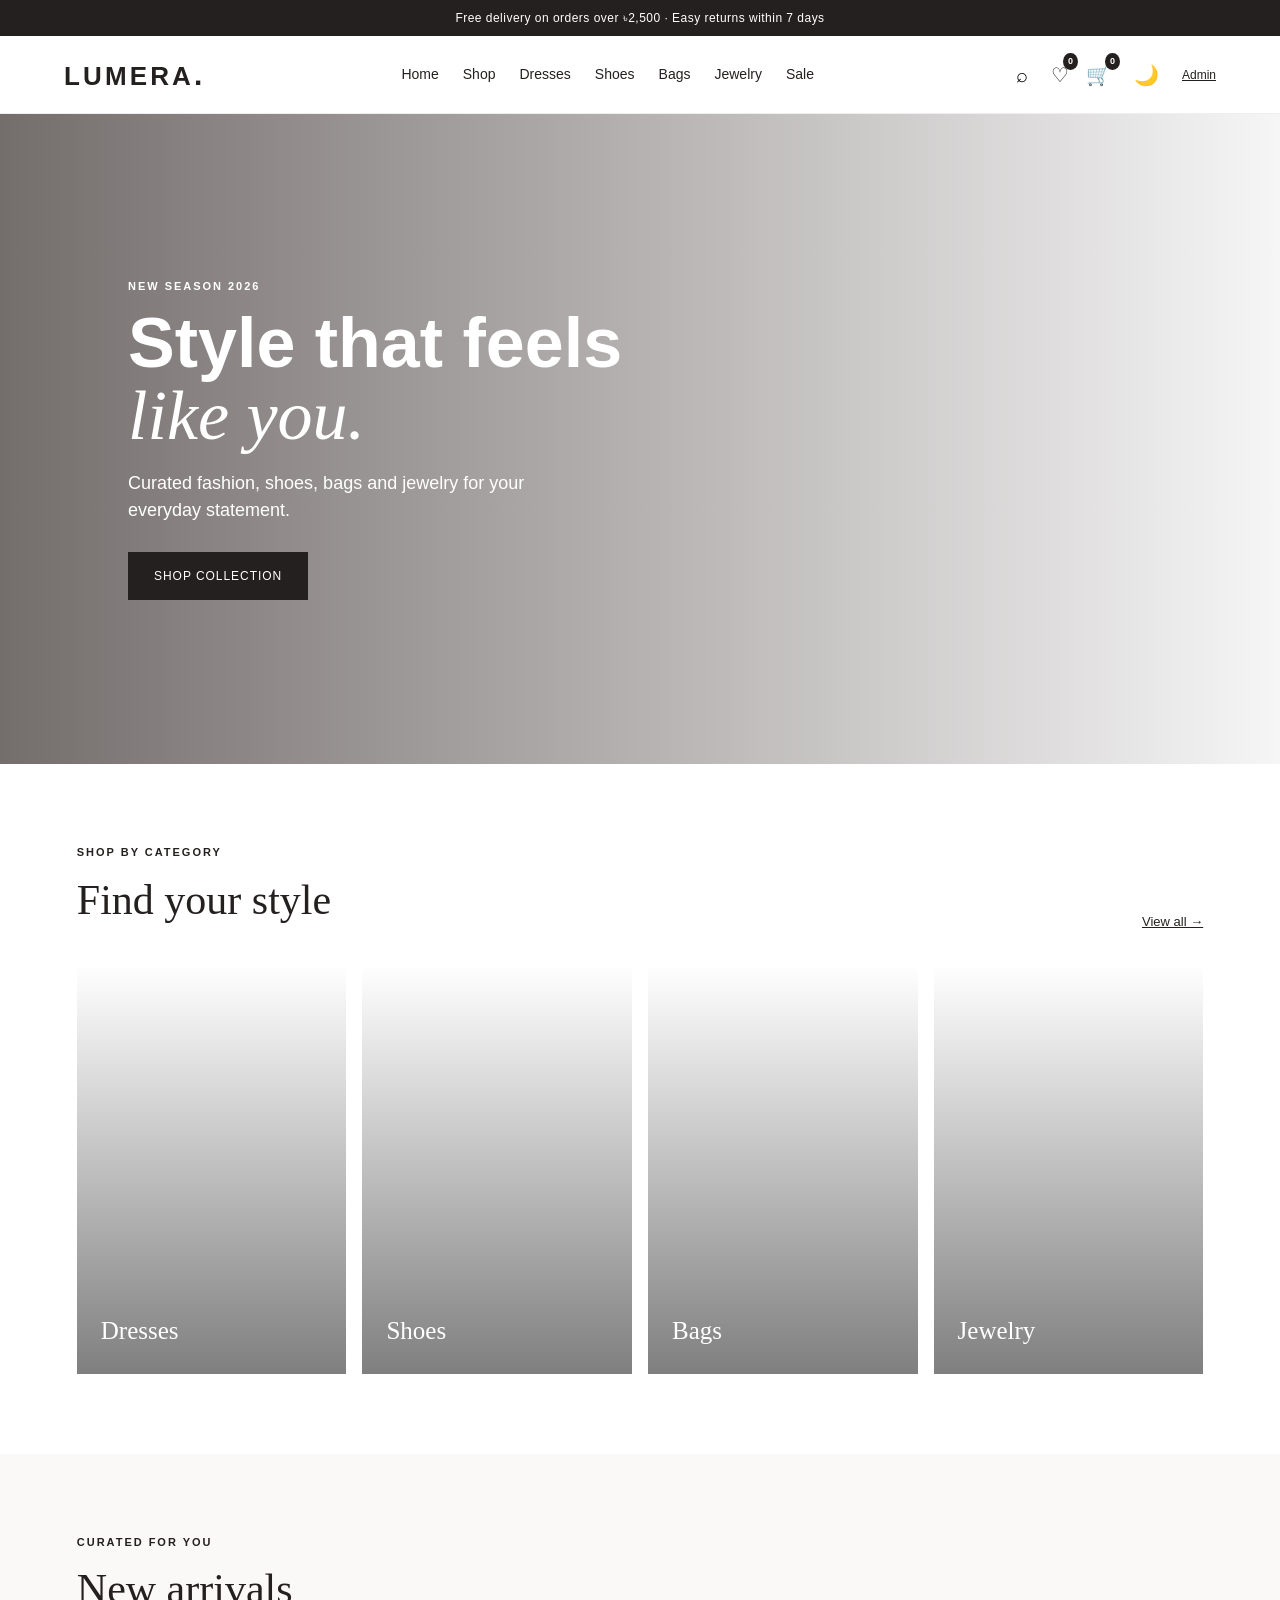
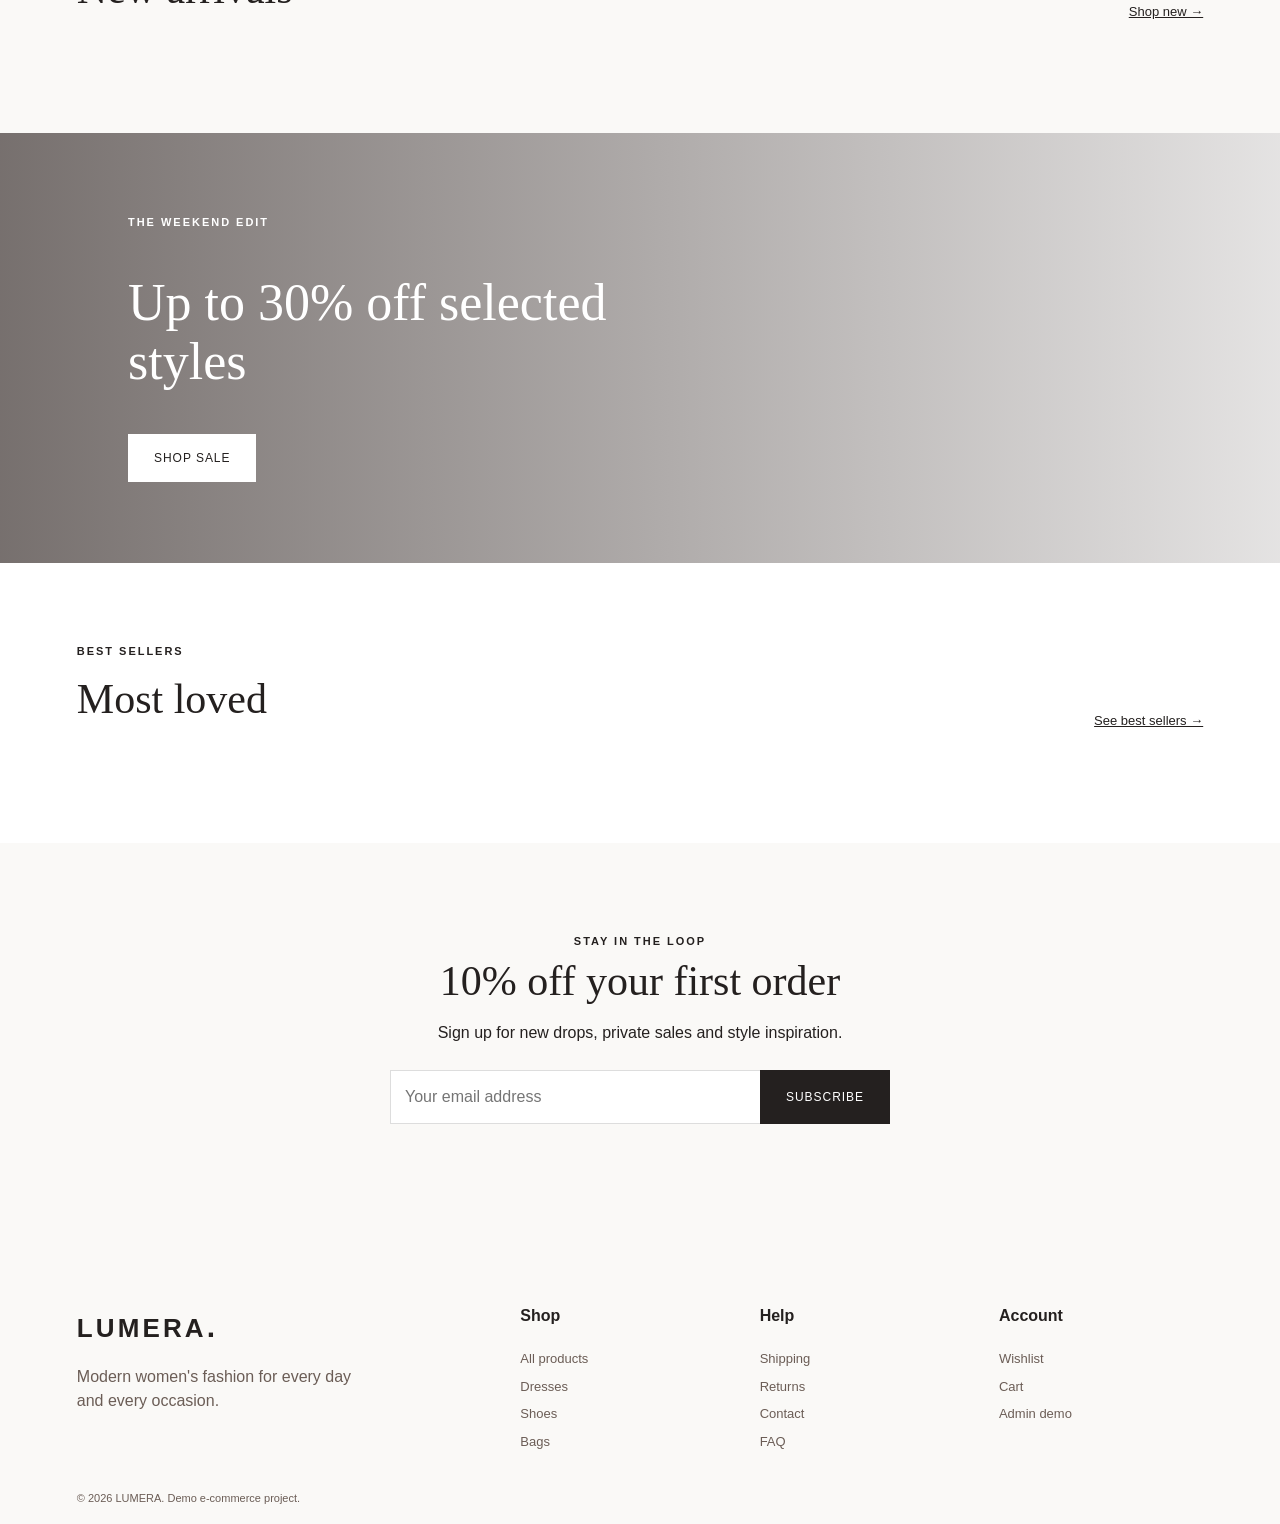
==== index.html @ 4e8ff8ae "Add 20 new products and dark/light mode toggle - Added 20 new products across all categories (Dresse" ====
<!DOCTYPE html>
<html lang="en">
<head>
  <meta charset="UTF-8">
  <meta name="viewport" content="width=device-width, initial-scale=1.0">
  <title>LUMERA — Women's Fashion Store</title>
  <link rel="stylesheet" href="css/style.css">
  <link rel="stylesheet" href="css/responsive.css">
</head>
<body>
  <div class="announcement">Free delivery on orders over ৳2,500 · Easy returns within 7 days</div>
  <header class="site-header">
    <a class="logo" href="index.html">LUMERA<span>.</span></a>
    <button class="mobile-menu" id="mobileMenu">☰</button>
    <nav id="mainNav">
      <a href="index.html">Home</a>
      <a href="shop.html">Shop</a>
      <a href="shop.html?category=Dresses">Dresses</a>
      <a href="shop.html?category=Shoes">Shoes</a>
      <a href="shop.html?category=Bags">Bags</a>
      <a href="shop.html?category=Jewelry">Jewelry</a>
      <a href="shop.html?category=Sale">Sale</a>
    </nav>
    <div class="header-actions">
      <button id="searchBtn" aria-label="Search">⌕</button>
      <a href="wishlist.html" aria-label="Wishlist">♡<b id="wishlistCount">0</b></a>
      <a href="cart.html" aria-label="Cart">🛒<b id="cartCount">0</b></a>
      <button id="themeToggle" aria-label="Toggle theme" title="Toggle dark/light mode">🌙</button>
      <a href="admin/index.html" class="admin-link">Admin</a>
    </div>
  </header>

  <section class="hero">
    <div class="hero-copy">
      <p class="eyebrow">NEW SEASON 2026</p>
      <h1>Style that feels<br><em>like you.</em></h1>
      <p>Curated fashion, shoes, bags and jewelry for your everyday statement.</p>
      <a class="btn" href="shop.html">Shop collection</a>
    </div>
  </section>

  <section class="section">
    <div class="section-head"><div><p class="eyebrow">SHOP BY CATEGORY</p><h2>Find your style</h2></div><a href="shop.html">View all →</a></div>
    <div class="category-grid">
      <a class="category-card cat-dresses" href="shop.html?category=Dresses"><span>Dresses</span></a>
      <a class="category-card cat-shoes" href="shop.html?category=Shoes"><span>Shoes</span></a>
      <a class="category-card cat-bags" href="shop.html?category=Bags"><span>Bags</span></a>
      <a class="category-card cat-jewelry" href="shop.html?category=Jewelry"><span>Jewelry</span></a>
    </div>
  </section>

  <section class="section muted">
    <div class="section-head"><div><p class="eyebrow">CURATED FOR YOU</p><h2>New arrivals</h2></div><a href="shop.html?sort=newest">Shop new →</a></div>
    <div class="product-grid" id="newProducts"></div>
  </section>

  <section class="promo">
    <div><p class="eyebrow">THE WEEKEND EDIT</p><h2>Up to 30% off selected styles</h2><a class="btn light" href="shop.html?category=Sale">Shop sale</a></div>
  </section>

  <section class="section">
    <div class="section-head"><div><p class="eyebrow">BEST SELLERS</p><h2>Most loved</h2></div><a href="shop.html?sort=popular">See best sellers →</a></div>
    <div class="product-grid" id="bestProducts"></div>
  </section>

  <section class="newsletter">
    <p class="eyebrow">STAY IN THE LOOP</p>
    <h2>10% off your first order</h2>
    <p>Sign up for new drops, private sales and style inspiration.</p>
    <form id="newsletterForm"><input type="email" placeholder="Your email address" required><button class="btn">Subscribe</button></form>
    <small id="newsletterMsg"></small>
  </section>

  <footer class="footer">
    <div><a class="logo" href="index.html">LUMERA<span>.</span></a><p>Modern women's fashion for every day and every occasion.</p></div>
    <div><h4>Shop</h4><a href="shop.html">All products</a><a href="shop.html?category=Dresses">Dresses</a><a href="shop.html?category=Shoes">Shoes</a><a href="shop.html?category=Bags">Bags</a></div>
    <div><h4>Help</h4><a href="#">Shipping</a><a href="#">Returns</a><a href="contact.html">Contact</a><a href="#">FAQ</a></div>
    <div><h4>Account</h4><a href="wishlist.html">Wishlist</a><a href="cart.html">Cart</a><a href="admin/index.html">Admin demo</a></div>
    <div class="copyright">© 2026 LUMERA. Demo e-commerce project.</div>
  </footer>
  <div class="search-overlay" id="searchOverlay"><div class="search-box"><button id="closeSearch">×</button><input id="globalSearch" placeholder="Search products..."><div id="searchResults"></div></div></div>
  <script src="js/app.js"></script>
</body>
</html>
---- css/style.css ----
:root{--bg:#fff;--bg-alt:#faf9f7;--text:#24201f;--text-muted:#6b5d56;--border:#eee;--card-bg:#fff;--header-bg:#fff;--hero-overlay:rgba(30,20,18,.62);--hero-overlay-end:rgba(30,20,18,.04);--btn-bg:#24201f;--btn-text:#fff;--btn-border:#24201f;--btn-light-bg:#fff;--btn-light-text:#24201f;--btn-light-border:#fff;--muted-bg:#faf9f7;--input-bg:#fff;--input-border:#ddd;--modal-bg:#fff;--shadow:#0001;--badge-bg:#24201f;--badge-text:#fff;--sale-badge:#c0392b;--new-badge:#24201f;--bestseller-badge:#d4a843;--rating:#f5a623;--announcement-bg:#24201f;--announcement-text:#fff;--search-overlay-bg:#fff;--search-result-hover:#f5f5f5;--footer-bg:#faf9f7;--footer-text:#24201f;--admin-header-bg:#fff;--admin-card-bg:#fff;--admin-border:#eee;--table-row-hover:#faf9f7;--toast-bg:#24201f;--toast-text:#fff;--empty-bg:#faf9f7;}
[data-theme="dark"]{--bg:#1a1614;--bg-alt:#241f1c;--text:#f5f0eb;--text-muted:#b8a9a0;--border:#3d3530;--card-bg:#241f1c;--header-bg:#1a1614;--hero-overlay:rgba(0,0,0,.7);--hero-overlay-end:rgba(0,0,0,.3);--btn-bg:#f5f0eb;--btn-text:#1a1614;--btn-border:#f5f0eb;--btn-light-bg:#3d3530;--btn-light-text:#f5f0eb;--btn-light-border:#3d3530;--muted-bg:#241f1c;--input-bg:#241f1c;--input-border:#3d3530;--modal-bg:#241f1c;--shadow:#0003;--badge-bg:#f5f0eb;--badge-text:#1a1614;--sale-badge:#e74c3c;--new-badge:#f5f0eb;--bestseller-badge:#f4d03f;--rating:#f5a623;--announcement-bg:#1a1614;--announcement-text:#f5f0eb;--search-overlay-bg:#241f1c;--search-result-hover:#3d3530;--footer-bg:#1a1614;--footer-text:#f5f0eb;--admin-header-bg:#1a1614;--admin-card-bg:#241f1c;--admin-border:#3d3530;--table-row-hover:#241f1c;--toast-bg:#f5f0eb;--toast-text:#1a1614;--empty-bg:#241f1c;}
*{box-sizing:border-box}body{margin:0;font-family:Arial,Helvetica,sans-serif;color:var(--text);background:var(--bg);line-height:1.5}a{text-decoration:none;color:inherit}button,input,select,textarea{font:inherit}button{cursor:pointer}.announcement{background:var(--announcement-bg);color:var(--announcement-text);text-align:center;padding:9px;font-size:12px;letter-spacing:.04em}.site-header{height:78px;display:flex;align-items:center;gap:34px;padding:0 5%;border-bottom:1px solid var(--border);background:var(--header-bg);position:sticky;top:0;z-index:20}.logo{font-size:26px;font-weight:700;letter-spacing:.12em}.logo span{font-size:30px}.site-header nav{display:flex;gap:24px;flex:1;justify-content:center;font-size:14px}.site-header nav a:hover,.site-header nav .active{text-decoration:underline;text-underline-offset:7px}.header-actions{display:flex;align-items:center;gap:17px}.header-actions button,.header-actions a{border:0;background:none;font-size:20px;position:relative}.header-actions b{font-size:9px;position:absolute;background:var(--badge-bg);color:var(--badge-text);border-radius:50%;padding:2px 5px;top:-7px;right:-9px}.admin-link{font-size:12px!important;text-decoration:underline}.mobile-menu{display:none;background:none;border:0;font-size:24px}.hero{min-height:650px;background:linear-gradient(90deg,var(--hero-overlay),var(--hero-overlay-end)),url("https://images.unsplash.com/photo-1483985988355-763728e1935b?auto=format&fit=crop&w=1800&q=85") center/cover;display:flex;align-items:center;color:#fff}.hero-copy{margin-left:10%;max-width:560px}.hero h1{font-size:70px;line-height:1.03;margin:12px 0}.hero h1 em{font-family:Georgia,serif;font-weight:400}.hero p:not(.eyebrow){font-size:18px;max-width:450px;margin-bottom:28px}.eyebrow{font-size:11px;letter-spacing:.18em;font-weight:700;margin:0 0 8px}.btn{display:inline-block;background:var(--btn-bg);color:var(--btn-text);border:1px solid var(--btn-border);padding:14px 25px;text-transform:uppercase;letter-spacing:.08em;font-size:12px}.btn:hover{opacity:.86}.btn.light{background:var(--btn-light-bg);color:var(--btn-light-text);border-color:var(--btn-light-border)}.section{padding:80px 6%}.section.muted{background:var(--muted-bg)}.section-head{display:flex;justify-content:space-between;align-items:end;margin-bottom:32px}.section-head h2,.page-title h1{font-family:Georgia,serif;font-size:42px;font-weight:400;margin:0}.section-head>a{font-size:13px;text-decoration:underline}.category-grid{display:grid;grid-template-columns:repeat(4,1fr);gap:16px}.category-card{height:410px;background-size:cover;background-position:center;display:flex;align-items:end;padding:24px;color:#fff;font-size:25px;font-family:Georgia,serif;position:relative;overflow:hidden}.category-card:after{content:"";position:absolute;inset:0;background:linear-gradient(transparent,rgba(0,0,0,.5))}.category-card span{z-index:1}.cat-dresses{background-image:url("https://images.unsplash.com/photo-1595777457583-95e059d581b8?auto=format&fit=crop&w=800&q=80")}.cat-shoes{background-image:url("https://images.unsplash.com/photo-1543163521-1bf539c55dd2?auto=format&fit=crop&w=800&q=80")}.cat-bags{background-image:url("https://images.unsplash.com/photo-1553062407-98eeb64c6a62?auto=format&fit=crop&w=800&q=80")}.cat-jewelry{background-image:url("https://images.unsplash.com/photo-1535632066927-ab7c9ab60908?auto=format&fit=crop&w=800&q=80")}.product-grid{display:grid;grid-template-columns:repeat(4,1fr);gap:24px}.product-image{display:block;aspect-ratio:3/4;background:var(--border);position:relative;overflow:hidden}.product-image img{width:100%;height:100%;object-fit:cover;transition:.35s}.product-card:hover .product-image img{transform:scale(1.04)}.badge{position:absolute;left:12px;top:12px;background:var(--badge-bg);padding:6px 9px;font-size:10px;text-transform:uppercase;color:var(--badge-text)}.wish{position:absolute;right:12px;top:12px;border:0;background:var(--card-bg);width:34px;height:34px;border-radius:50%;font-size:18px;border:1px solid var(--border)}.wish.selected{background:var(--badge-bg);color:var(--badge-text)}.product-info{padding:12px 2px}.category{font-size:10px;text-transform:uppercase;letter-spacing:.12em;color:var(--text-muted);margin:0 0 4px}.product-info h3{font-size:15px;font-weight:500;margin:0 0 6px}.rating{font-size:12px;margin:6px 0}.rating span{color:var(--text-muted)}.price{font-weight:600}.price del,.big-price del{color:var(--text-muted);font-weight:400;margin-left:7px}.quick-add{width:100%;border:1px solid var(--border);background:var(--input-bg);padding:10px;margin-top:12px;text-transform:uppercase;font-size:10px;letter-spacing:.1em}.quick-add:hover{background:var(--btn-bg);color:var(--btn-text)}.promo{min-height:430px;background:linear-gradient(90deg,rgba(35,24,21,.62),rgba(35,24,21,.12)),url("https://images.unsplash.com/photo-1525507119028-ed4c629a60a3?auto=format&fit=crop&w=1800&q=85") center/cover;display:flex;align-items:center;padding-left:10%;color:#fff}.promo h2{font:400 52px Georgia,serif;max-width:550px}.newsletter{text-align:center;padding:90px 20px;background:var(--bg-alt)}.newsletter h2{font:42px Georgia,serif;font-weight:400;margin:8px}.newsletter form{max-width:500px;margin:25px auto;display:flex}.newsletter input{flex:1;padding:14px;border:1px solid var(--input-border);border-right:0;background:var(--input-bg);color:var(--text)}.footer{background:var(--footer-bg);color:var(--footer-text);padding:65px 6%;display:grid;grid-template-columns:2fr 1fr 1fr 1fr;gap:35px;position:relative}.footer p{color:var(--text-muted);max-width:300px}.footer h4{margin-top:0}.footer>div>a:not(.logo){display:block;color:var(--text-muted);margin:8px 0;font-size:13px}.copyright{position:absolute;bottom:18px;left:6%;font-size:11px;color:var(--text-muted)}.page-title{text-align:center;padding:70px 20px 50px}.page-title p:last-child{max-width:620px;margin:15px auto;color:var(--text-muted)}.shop-page{padding-bottom:60px}.shop-toolbar{margin:0 6% 30px;padding:15px 0;border-top:1px solid var(--border);border-bottom:1px solid var(--border);display:flex;justify-content:space-between;align-items:center}.shop-toolbar button{border:0;background:none}.shop-layout{display:grid;grid-template-columns:220px 1fr;gap:35px;padding:0 6%}.filters h3{font-size:13px;text-transform:uppercase;letter-spacing:.1em;margin-top:0}.filters label{display:block;margin:12px 0;font-size:13px}.filters hr{border:0;border-top:1px solid var(--border);margin:25px 0}.product-page{display:grid;grid-template-columns:1.05fr .95fr;gap:70px;padding:65px 8%;max-width:1400px;margin:auto}.product-gallery img{width:100%;max-height:700px;object-fit:cover}.product-detail{padding:30px 0}.product-detail h1{font:400 48px Georgia,serif;margin:10px 0}.big-price{font-size:24px;margin:20px 0}.description{color:var(--text-muted);max-width:500px}.variant{margin:25px 0}.variant strong{display:block;margin-bottom:10px}.variant-btn{background:var(--input-bg);border:1px solid var(--input-border);padding:9px 18px;margin-right:6px}.variant-btn.active{border-color:var(--btn-border)}.quantity{display:inline-flex;border:1px solid var(--input-border);align-items:center}.quantity button{border:0;background:var(--input-bg);padding:9px 14px}.quantity span{min-width:35px;text-align:center}.wide{width:100%;text-align:center;margin-top:10px}.outline{background:var(--btn-light-bg);border:1px solid var(--btn-light-border);padding:13px 20px}.details{margin-top:25px;border-top:1px solid var(--border);padding-top:15px;color:var(--text-muted);font-size:13px}.cart-page{padding:60px 7%}.cart-layout{display:grid;grid-template-columns:1.5fr .7fr;gap:50px}.cart-item{display:grid;grid-template-columns:130px 1fr auto;gap:22px;border-bottom:1px solid var(--border);padding:20px 0}.cart-item img{width:130px;height:165px;object-fit:cover}.cart-item h3{font-weight:500}.remove{border:0;background:none;text-decoration:underline;height:max-content}.summary{border:1px solid var(--border);padding:25px;height:max-content}.summary p,.summary h3{display:flex;justify-content:space-between}.empty{text-align:center;padding:80px 20px;background:var(--empty-bg)}.checkout{max-width:1100px;margin:50px auto;display:grid;grid-template-columns:1.3fr .7fr;gap:40px;padding:0 20px}.checkout-card{border:1px solid var(--border);padding:25px;margin-bottom:20px;background:var(--card-bg)}.checkout-card h2{font:400 28px Georgia,serif}.checkout input,.checkout-card select,.contact-form input,.contact-form textarea{width:100%;padding:14px;border:1px solid var(--input-border);margin:6px 0;background:var(--input-bg);color:var(--text)}.two{display:grid;grid-template-columns:1fr 1fr;gap:10px}.payment{display:block;padding:14px;border:1px solid var(--border);margin:8px 0;background:var(--card-bg)}.checkout-secure{margin-left:auto;font-size:12px}.narrow{max-width:700px;margin:auto}.contact-form{display:grid;gap:8px}.search-overlay{position:fixed;inset:0;background:rgba(0,0,0,.55);z-index:50;display:none;padding:80px 10%}.search-overlay.open{display:block}.search-box{background:var(--search-overlay-bg);padding:30px;max-width:800px;margin:auto;position:relative}.search-box>button{position:absolute;right:15px;top:10px;border:0;background:none;font-size:28px}.search-box input{width:100%;padding:15px;border:0;border-bottom:1px solid var(--input-border);font-size:20px;background:transparent;color:var(--text)}.search-box a{display:flex;justify-content:space-between;padding:15px;border-bottom:1px solid var(--border)}.search-box a:hover{background:var(--search-result-hover)}.modal{position:fixed;inset:0;background:rgba(0,0,0,.5);display:none;align-items:center;justify-content:center;z-index:60}.modal.open{display:flex}.modal-box{background:var(--modal-bg);padding:30px;max-width:520px;width:90%;position:relative;border:1px solid var(--border)}.modal-box input,.modal-box select{width:100%;padding:12px;margin:6px 0;border:1px solid var(--input-border);background:var(--input-bg);color:var(--text)}.modal-close{position:absolute;right:12px;top:8px;border:0;background:none;font-size:26px}.admin-body{background:var(--bg-alt)}.admin-header{height:70px;background:var(--admin-header-bg);padding:0 6%;display:flex;align-items:center;justify-content:space-between;border-bottom:1px solid var(--admin-border)}.admin-wrap{padding:50px 6%}.admin-title{display:flex;justify-content:space-between;align-items:center}.stats{display:grid;grid-template-columns:repeat(4,1fr);gap:16px;margin:30px 0}.stats>div{background:var(--admin-card-bg);padding:25px;border:1px solid var(--admin-border)}.stats span,.stats strong{display:block}.stats span{font-size:12px;color:var(--text-muted)}.stats strong{font-size:32px;margin-top:8px}.admin-grid{display:grid;grid-template-columns:1.4fr 1fr;gap:20px}.admin-card{background:var(--admin-card-bg);padding:25px;border:1px solid var(--admin-border)}.admin-row,.order-row{display:grid;grid-template-columns:55px 1fr auto auto;gap:12px;align-items:center;padding:12px 0;border-bottom:1px solid var(--admin-border)}.admin-row img{width:50px;height:60px;object-fit:cover}.admin-row small{display:block;color:var(--text-muted);margin-top:3px}.admin-row button{border:0;background:none;text-decoration:underline;font-size:12px}.order-row{grid-template-columns:1fr 1fr 1fr auto;font-size:12px}.order-row em{font-style:normal;background:var(--border);padding:4px 7px}.toast{position:fixed;right:25px;bottom:25px;background:var(--toast-bg);color:var(--toast-text);padding:13px 18px;transform:translateY(100px);transition:.25s;z-index:100;font-size:13px}.toast.show{transform:none}
---- css/responsive.css ----
@media(max-width:900px){.site-header{gap:15px}.site-header nav{display:none;position:absolute;top:78px;left:0;right:0;background:var(--header-bg);padding:20px;flex-direction:column;box-shadow:0 8px 20px var(--shadow)}.site-header nav.open{display:flex}.mobile-menu{display:block}.admin-link{display:none}.hero{min-height:560px}.hero h1{font-size:52px}.category-grid,.product-grid{grid-template-columns:repeat(2,1fr)}.footer{grid-template-columns:1fr 1fr;padding-bottom:90px}.product-page,.checkout,.cart-layout,.admin-grid{grid-template-columns:1fr}.shop-layout{grid-template-columns:1fr}.filters{display:none}.filters.open{display:block}.stats{grid-template-columns:repeat(2,1fr)}}@media(max-width:560px){.site-header{height:65px;padding:0 18px}.site-header nav{top:65px}.header-actions{gap:10px}.logo{font-size:20px}.hero{min-height:500px}.hero-copy{margin:0 25px}.hero h1{font-size:43px}.section{padding:55px 18px}.section-head h2,.page-title h1{font-size:34px}.category-grid,.product-grid{grid-template-columns:1fr 1fr;gap:12px}.category-card{height:260px;padding:15px;font-size:20px}.product-info h3{font-size:13px}.promo{min-height:350px;padding:30px}.promo h2{font-size:37px}.newsletter form{display:block}.newsletter input{width:100%;border-right:1px solid var(--input-border)}.newsletter .btn{width:100%;margin-top:8px}.footer{grid-template-columns:1fr 1fr;padding:45px 20px 75px}.copyright{left:20px}.shop-toolbar{margin-left:18px;margin-right:18px}.shop-layout{padding:0 18px}.product-page{padding:35px 18px;gap:20px}.product-detail h1{font-size:38px}.cart-page{padding:35px 18px}.cart-item{grid-template-columns:85px 1fr}.cart-item img{width:85px;height:110px}.remove{grid-column:2}.checkout{padding:0 18px;margin-top:25px}.admin-wrap{padding:30px 18px}.admin-title{align-items:flex-start;gap:10px}.stats{gap:10px}.stats>div{padding:15px}.stats strong{font-size:25px}.admin-row{grid-template-columns:45px 1fr auto}.admin-row button{grid-row:2}.order-row{grid-template-columns:1fr 1fr}.order-row em{grid-column:2}}
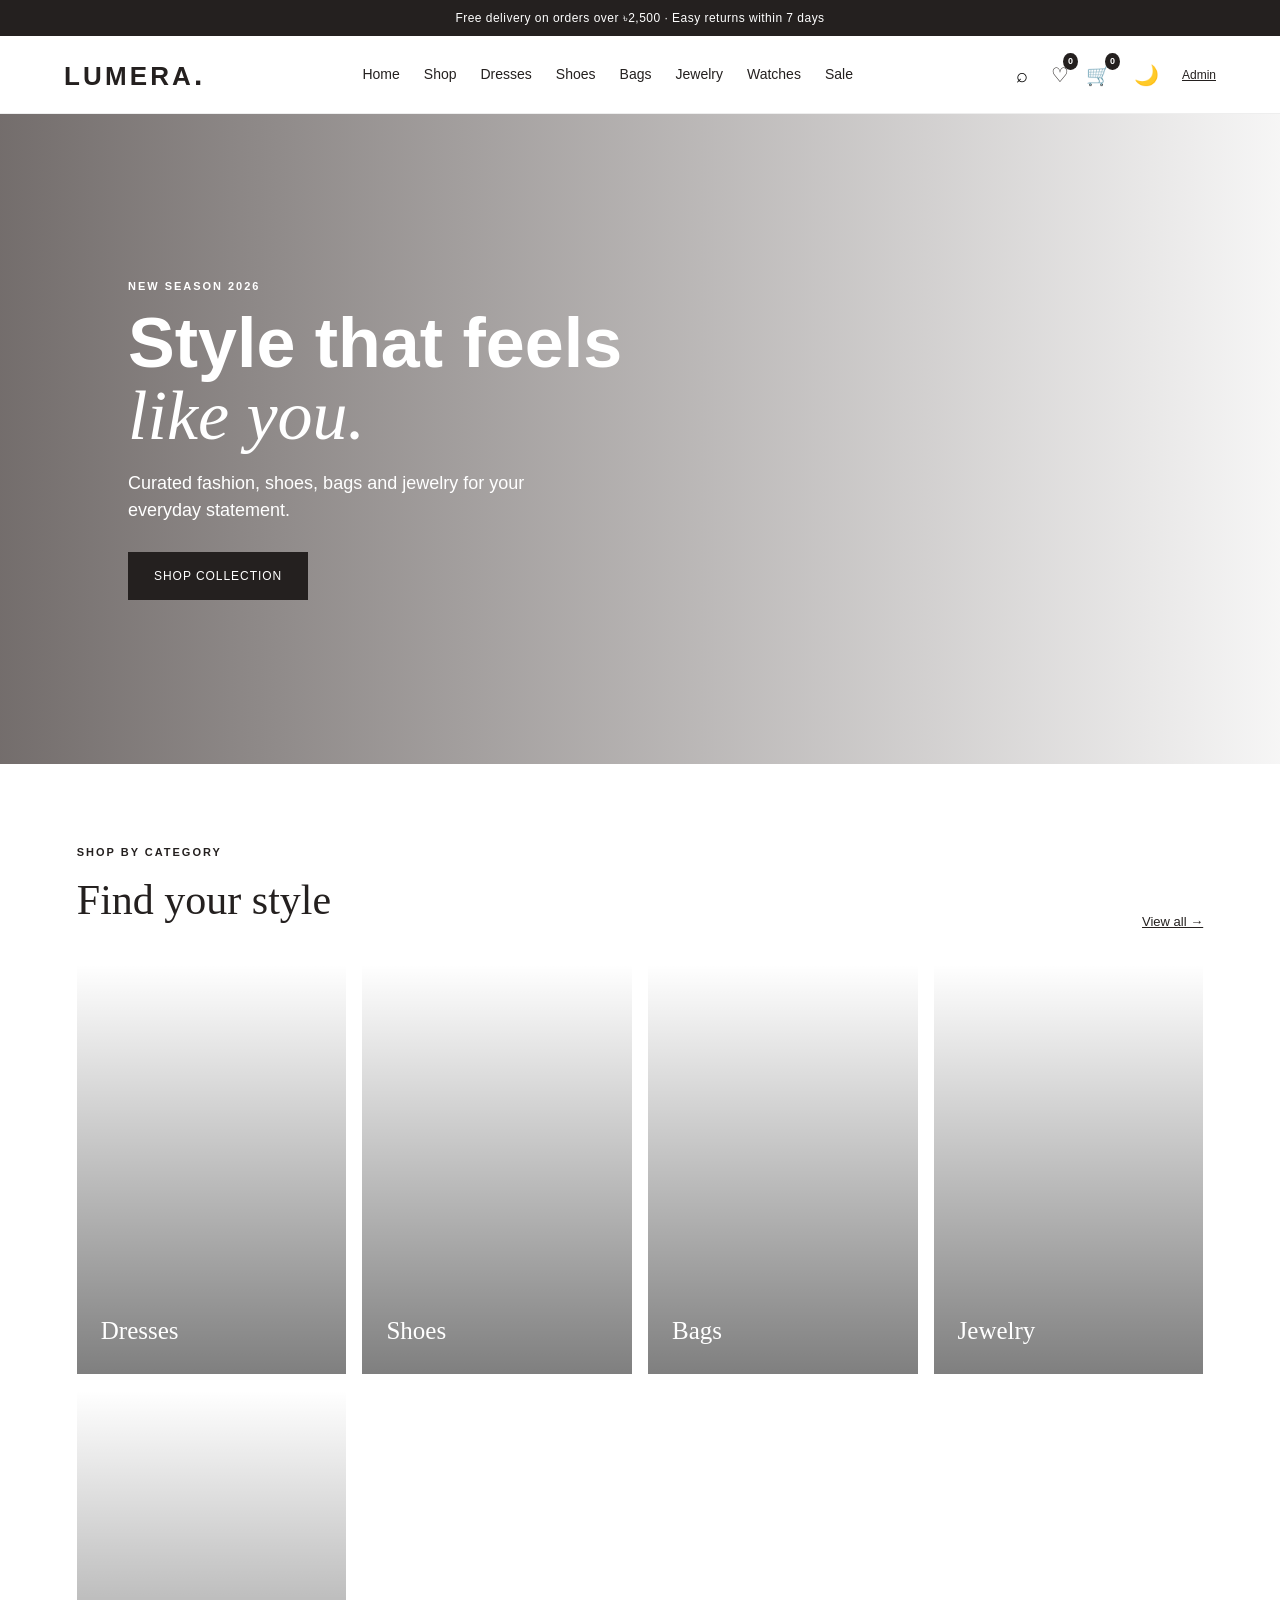
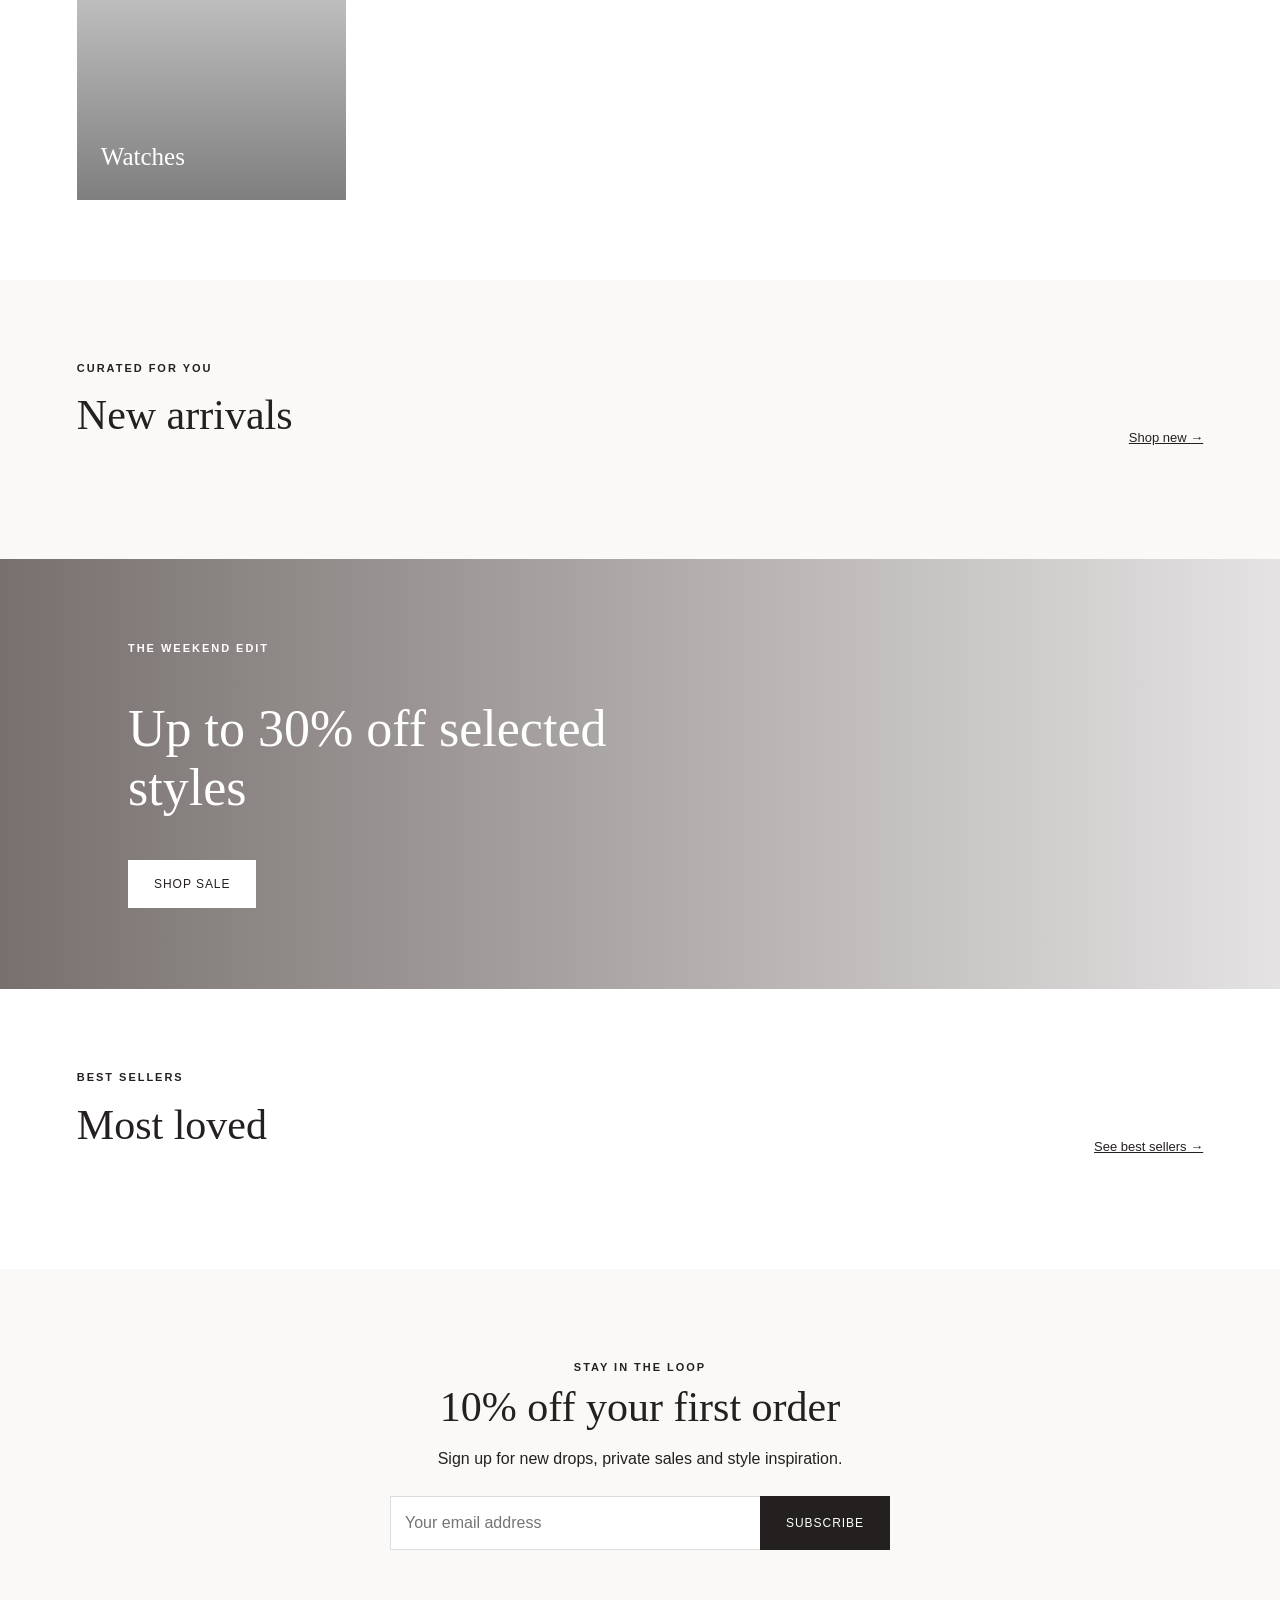
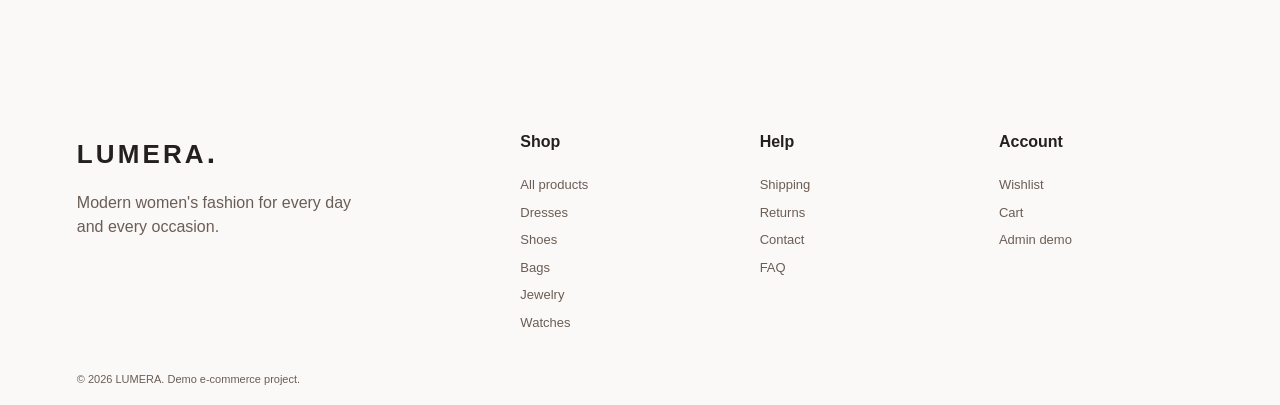
==== commit f57af15d: "Add Watches category with 5 women's watches New category: Watches - Rose Gold Mesh Watch (৳4,290) - " ====
--- a/index.html
+++ b/index.html
@@ -19,6 +19,7 @@
       <a href="shop.html?category=Shoes">Shoes</a>
       <a href="shop.html?category=Bags">Bags</a>
       <a href="shop.html?category=Jewelry">Jewelry</a>
+      <a href="shop.html?category=Watches">Watches</a>
       <a href="shop.html?category=Sale">Sale</a>
     </nav>
     <div class="header-actions">
@@ -46,6 +47,7 @@
       <a class="category-card cat-shoes" href="shop.html?category=Shoes"><span>Shoes</span></a>
       <a class="category-card cat-bags" href="shop.html?category=Bags"><span>Bags</span></a>
       <a class="category-card cat-jewelry" href="shop.html?category=Jewelry"><span>Jewelry</span></a>
+      <a class="category-card cat-watches" href="shop.html?category=Watches"><span>Watches</span></a>
     </div>
   </section>
 
@@ -73,7 +75,7 @@
 
   <footer class="footer">
     <div><a class="logo" href="index.html">LUMERA<span>.</span></a><p>Modern women's fashion for every day and every occasion.</p></div>
-    <div><h4>Shop</h4><a href="shop.html">All products</a><a href="shop.html?category=Dresses">Dresses</a><a href="shop.html?category=Shoes">Shoes</a><a href="shop.html?category=Bags">Bags</a></div>
+    <div><h4>Shop</h4><a href="shop.html">All products</a><a href="shop.html?category=Dresses">Dresses</a><a href="shop.html?category=Shoes">Shoes</a><a href="shop.html?category=Bags">Bags</a><a href="shop.html?category=Jewelry">Jewelry</a><a href="shop.html?category=Watches">Watches</a></div>
     <div><h4>Help</h4><a href="#">Shipping</a><a href="#">Returns</a><a href="contact.html">Contact</a><a href="#">FAQ</a></div>
     <div><h4>Account</h4><a href="wishlist.html">Wishlist</a><a href="cart.html">Cart</a><a href="admin/index.html">Admin demo</a></div>
     <div class="copyright">© 2026 LUMERA. Demo e-commerce project.</div>
--- a/css/style.css
+++ b/css/style.css
@@ -1,3 +1,3 @@
 :root{--bg:#fff;--bg-alt:#faf9f7;--text:#24201f;--text-muted:#6b5d56;--border:#eee;--card-bg:#fff;--header-bg:#fff;--hero-overlay:rgba(30,20,18,.62);--hero-overlay-end:rgba(30,20,18,.04);--btn-bg:#24201f;--btn-text:#fff;--btn-border:#24201f;--btn-light-bg:#fff;--btn-light-text:#24201f;--btn-light-border:#fff;--muted-bg:#faf9f7;--input-bg:#fff;--input-border:#ddd;--modal-bg:#fff;--shadow:#0001;--badge-bg:#24201f;--badge-text:#fff;--sale-badge:#c0392b;--new-badge:#24201f;--bestseller-badge:#d4a843;--rating:#f5a623;--announcement-bg:#24201f;--announcement-text:#fff;--search-overlay-bg:#fff;--search-result-hover:#f5f5f5;--footer-bg:#faf9f7;--footer-text:#24201f;--admin-header-bg:#fff;--admin-card-bg:#fff;--admin-border:#eee;--table-row-hover:#faf9f7;--toast-bg:#24201f;--toast-text:#fff;--empty-bg:#faf9f7;}
 [data-theme="dark"]{--bg:#1a1614;--bg-alt:#241f1c;--text:#f5f0eb;--text-muted:#b8a9a0;--border:#3d3530;--card-bg:#241f1c;--header-bg:#1a1614;--hero-overlay:rgba(0,0,0,.7);--hero-overlay-end:rgba(0,0,0,.3);--btn-bg:#f5f0eb;--btn-text:#1a1614;--btn-border:#f5f0eb;--btn-light-bg:#3d3530;--btn-light-text:#f5f0eb;--btn-light-border:#3d3530;--muted-bg:#241f1c;--input-bg:#241f1c;--input-border:#3d3530;--modal-bg:#241f1c;--shadow:#0003;--badge-bg:#f5f0eb;--badge-text:#1a1614;--sale-badge:#e74c3c;--new-badge:#f5f0eb;--bestseller-badge:#f4d03f;--rating:#f5a623;--announcement-bg:#1a1614;--announcement-text:#f5f0eb;--search-overlay-bg:#241f1c;--search-result-hover:#3d3530;--footer-bg:#1a1614;--footer-text:#f5f0eb;--admin-header-bg:#1a1614;--admin-card-bg:#241f1c;--admin-border:#3d3530;--table-row-hover:#241f1c;--toast-bg:#f5f0eb;--toast-text:#1a1614;--empty-bg:#241f1c;}
-*{box-sizing:border-box}body{margin:0;font-family:Arial,Helvetica,sans-serif;color:var(--text);background:var(--bg);line-height:1.5}a{text-decoration:none;color:inherit}button,input,select,textarea{font:inherit}button{cursor:pointer}.announcement{background:var(--announcement-bg);color:var(--announcement-text);text-align:center;padding:9px;font-size:12px;letter-spacing:.04em}.site-header{height:78px;display:flex;align-items:center;gap:34px;padding:0 5%;border-bottom:1px solid var(--border);background:var(--header-bg);position:sticky;top:0;z-index:20}.logo{font-size:26px;font-weight:700;letter-spacing:.12em}.logo span{font-size:30px}.site-header nav{display:flex;gap:24px;flex:1;justify-content:center;font-size:14px}.site-header nav a:hover,.site-header nav .active{text-decoration:underline;text-underline-offset:7px}.header-actions{display:flex;align-items:center;gap:17px}.header-actions button,.header-actions a{border:0;background:none;font-size:20px;position:relative}.header-actions b{font-size:9px;position:absolute;background:var(--badge-bg);color:var(--badge-text);border-radius:50%;padding:2px 5px;top:-7px;right:-9px}.admin-link{font-size:12px!important;text-decoration:underline}.mobile-menu{display:none;background:none;border:0;font-size:24px}.hero{min-height:650px;background:linear-gradient(90deg,var(--hero-overlay),var(--hero-overlay-end)),url("https://images.unsplash.com/photo-1483985988355-763728e1935b?auto=format&fit=crop&w=1800&q=85") center/cover;display:flex;align-items:center;color:#fff}.hero-copy{margin-left:10%;max-width:560px}.hero h1{font-size:70px;line-height:1.03;margin:12px 0}.hero h1 em{font-family:Georgia,serif;font-weight:400}.hero p:not(.eyebrow){font-size:18px;max-width:450px;margin-bottom:28px}.eyebrow{font-size:11px;letter-spacing:.18em;font-weight:700;margin:0 0 8px}.btn{display:inline-block;background:var(--btn-bg);color:var(--btn-text);border:1px solid var(--btn-border);padding:14px 25px;text-transform:uppercase;letter-spacing:.08em;font-size:12px}.btn:hover{opacity:.86}.btn.light{background:var(--btn-light-bg);color:var(--btn-light-text);border-color:var(--btn-light-border)}.section{padding:80px 6%}.section.muted{background:var(--muted-bg)}.section-head{display:flex;justify-content:space-between;align-items:end;margin-bottom:32px}.section-head h2,.page-title h1{font-family:Georgia,serif;font-size:42px;font-weight:400;margin:0}.section-head>a{font-size:13px;text-decoration:underline}.category-grid{display:grid;grid-template-columns:repeat(4,1fr);gap:16px}.category-card{height:410px;background-size:cover;background-position:center;display:flex;align-items:end;padding:24px;color:#fff;font-size:25px;font-family:Georgia,serif;position:relative;overflow:hidden}.category-card:after{content:"";position:absolute;inset:0;background:linear-gradient(transparent,rgba(0,0,0,.5))}.category-card span{z-index:1}.cat-dresses{background-image:url("https://images.unsplash.com/photo-1595777457583-95e059d581b8?auto=format&fit=crop&w=800&q=80")}.cat-shoes{background-image:url("https://images.unsplash.com/photo-1543163521-1bf539c55dd2?auto=format&fit=crop&w=800&q=80")}.cat-bags{background-image:url("https://images.unsplash.com/photo-1553062407-98eeb64c6a62?auto=format&fit=crop&w=800&q=80")}.cat-jewelry{background-image:url("https://images.unsplash.com/photo-1535632066927-ab7c9ab60908?auto=format&fit=crop&w=800&q=80")}.product-grid{display:grid;grid-template-columns:repeat(4,1fr);gap:24px}.product-image{display:block;aspect-ratio:3/4;background:var(--border);position:relative;overflow:hidden}.product-image img{width:100%;height:100%;object-fit:cover;transition:.35s}.product-card:hover .product-image img{transform:scale(1.04)}.badge{position:absolute;left:12px;top:12px;background:var(--badge-bg);padding:6px 9px;font-size:10px;text-transform:uppercase;color:var(--badge-text)}.wish{position:absolute;right:12px;top:12px;border:0;background:var(--card-bg);width:34px;height:34px;border-radius:50%;font-size:18px;border:1px solid var(--border)}.wish.selected{background:var(--badge-bg);color:var(--badge-text)}.product-info{padding:12px 2px}.category{font-size:10px;text-transform:uppercase;letter-spacing:.12em;color:var(--text-muted);margin:0 0 4px}.product-info h3{font-size:15px;font-weight:500;margin:0 0 6px}.rating{font-size:12px;margin:6px 0}.rating span{color:var(--text-muted)}.price{font-weight:600}.price del,.big-price del{color:var(--text-muted);font-weight:400;margin-left:7px}.quick-add{width:100%;border:1px solid var(--border);background:var(--input-bg);padding:10px;margin-top:12px;text-transform:uppercase;font-size:10px;letter-spacing:.1em}.quick-add:hover{background:var(--btn-bg);color:var(--btn-text)}.promo{min-height:430px;background:linear-gradient(90deg,rgba(35,24,21,.62),rgba(35,24,21,.12)),url("https://images.unsplash.com/photo-1525507119028-ed4c629a60a3?auto=format&fit=crop&w=1800&q=85") center/cover;display:flex;align-items:center;padding-left:10%;color:#fff}.promo h2{font:400 52px Georgia,serif;max-width:550px}.newsletter{text-align:center;padding:90px 20px;background:var(--bg-alt)}.newsletter h2{font:42px Georgia,serif;font-weight:400;margin:8px}.newsletter form{max-width:500px;margin:25px auto;display:flex}.newsletter input{flex:1;padding:14px;border:1px solid var(--input-border);border-right:0;background:var(--input-bg);color:var(--text)}.footer{background:var(--footer-bg);color:var(--footer-text);padding:65px 6%;display:grid;grid-template-columns:2fr 1fr 1fr 1fr;gap:35px;position:relative}.footer p{color:var(--text-muted);max-width:300px}.footer h4{margin-top:0}.footer>div>a:not(.logo){display:block;color:var(--text-muted);margin:8px 0;font-size:13px}.copyright{position:absolute;bottom:18px;left:6%;font-size:11px;color:var(--text-muted)}.page-title{text-align:center;padding:70px 20px 50px}.page-title p:last-child{max-width:620px;margin:15px auto;color:var(--text-muted)}.shop-page{padding-bottom:60px}.shop-toolbar{margin:0 6% 30px;padding:15px 0;border-top:1px solid var(--border);border-bottom:1px solid var(--border);display:flex;justify-content:space-between;align-items:center}.shop-toolbar button{border:0;background:none}.shop-layout{display:grid;grid-template-columns:220px 1fr;gap:35px;padding:0 6%}.filters h3{font-size:13px;text-transform:uppercase;letter-spacing:.1em;margin-top:0}.filters label{display:block;margin:12px 0;font-size:13px}.filters hr{border:0;border-top:1px solid var(--border);margin:25px 0}.product-page{display:grid;grid-template-columns:1.05fr .95fr;gap:70px;padding:65px 8%;max-width:1400px;margin:auto}.product-gallery img{width:100%;max-height:700px;object-fit:cover}.product-detail{padding:30px 0}.product-detail h1{font:400 48px Georgia,serif;margin:10px 0}.big-price{font-size:24px;margin:20px 0}.description{color:var(--text-muted);max-width:500px}.variant{margin:25px 0}.variant strong{display:block;margin-bottom:10px}.variant-btn{background:var(--input-bg);border:1px solid var(--input-border);padding:9px 18px;margin-right:6px}.variant-btn.active{border-color:var(--btn-border)}.quantity{display:inline-flex;border:1px solid var(--input-border);align-items:center}.quantity button{border:0;background:var(--input-bg);padding:9px 14px}.quantity span{min-width:35px;text-align:center}.wide{width:100%;text-align:center;margin-top:10px}.outline{background:var(--btn-light-bg);border:1px solid var(--btn-light-border);padding:13px 20px}.details{margin-top:25px;border-top:1px solid var(--border);padding-top:15px;color:var(--text-muted);font-size:13px}.cart-page{padding:60px 7%}.cart-layout{display:grid;grid-template-columns:1.5fr .7fr;gap:50px}.cart-item{display:grid;grid-template-columns:130px 1fr auto;gap:22px;border-bottom:1px solid var(--border);padding:20px 0}.cart-item img{width:130px;height:165px;object-fit:cover}.cart-item h3{font-weight:500}.remove{border:0;background:none;text-decoration:underline;height:max-content}.summary{border:1px solid var(--border);padding:25px;height:max-content}.summary p,.summary h3{display:flex;justify-content:space-between}.empty{text-align:center;padding:80px 20px;background:var(--empty-bg)}.checkout{max-width:1100px;margin:50px auto;display:grid;grid-template-columns:1.3fr .7fr;gap:40px;padding:0 20px}.checkout-card{border:1px solid var(--border);padding:25px;margin-bottom:20px;background:var(--card-bg)}.checkout-card h2{font:400 28px Georgia,serif}.checkout input,.checkout-card select,.contact-form input,.contact-form textarea{width:100%;padding:14px;border:1px solid var(--input-border);margin:6px 0;background:var(--input-bg);color:var(--text)}.two{display:grid;grid-template-columns:1fr 1fr;gap:10px}.payment{display:block;padding:14px;border:1px solid var(--border);margin:8px 0;background:var(--card-bg)}.checkout-secure{margin-left:auto;font-size:12px}.narrow{max-width:700px;margin:auto}.contact-form{display:grid;gap:8px}.search-overlay{position:fixed;inset:0;background:rgba(0,0,0,.55);z-index:50;display:none;padding:80px 10%}.search-overlay.open{display:block}.search-box{background:var(--search-overlay-bg);padding:30px;max-width:800px;margin:auto;position:relative}.search-box>button{position:absolute;right:15px;top:10px;border:0;background:none;font-size:28px}.search-box input{width:100%;padding:15px;border:0;border-bottom:1px solid var(--input-border);font-size:20px;background:transparent;color:var(--text)}.search-box a{display:flex;justify-content:space-between;padding:15px;border-bottom:1px solid var(--border)}.search-box a:hover{background:var(--search-result-hover)}.modal{position:fixed;inset:0;background:rgba(0,0,0,.5);display:none;align-items:center;justify-content:center;z-index:60}.modal.open{display:flex}.modal-box{background:var(--modal-bg);padding:30px;max-width:520px;width:90%;position:relative;border:1px solid var(--border)}.modal-box input,.modal-box select{width:100%;padding:12px;margin:6px 0;border:1px solid var(--input-border);background:var(--input-bg);color:var(--text)}.modal-close{position:absolute;right:12px;top:8px;border:0;background:none;font-size:26px}.admin-body{background:var(--bg-alt)}.admin-header{height:70px;background:var(--admin-header-bg);padding:0 6%;display:flex;align-items:center;justify-content:space-between;border-bottom:1px solid var(--admin-border)}.admin-wrap{padding:50px 6%}.admin-title{display:flex;justify-content:space-between;align-items:center}.stats{display:grid;grid-template-columns:repeat(4,1fr);gap:16px;margin:30px 0}.stats>div{background:var(--admin-card-bg);padding:25px;border:1px solid var(--admin-border)}.stats span,.stats strong{display:block}.stats span{font-size:12px;color:var(--text-muted)}.stats strong{font-size:32px;margin-top:8px}.admin-grid{display:grid;grid-template-columns:1.4fr 1fr;gap:20px}.admin-card{background:var(--admin-card-bg);padding:25px;border:1px solid var(--admin-border)}.admin-row,.order-row{display:grid;grid-template-columns:55px 1fr auto auto;gap:12px;align-items:center;padding:12px 0;border-bottom:1px solid var(--admin-border)}.admin-row img{width:50px;height:60px;object-fit:cover}.admin-row small{display:block;color:var(--text-muted);margin-top:3px}.admin-row button{border:0;background:none;text-decoration:underline;font-size:12px}.order-row{grid-template-columns:1fr 1fr 1fr auto;font-size:12px}.order-row em{font-style:normal;background:var(--border);padding:4px 7px}.toast{position:fixed;right:25px;bottom:25px;background:var(--toast-bg);color:var(--toast-text);padding:13px 18px;transform:translateY(100px);transition:.25s;z-index:100;font-size:13px}.toast.show{transform:none}+*{box-sizing:border-box}body{margin:0;font-family:Arial,Helvetica,sans-serif;color:var(--text);background:var(--bg);line-height:1.5}a{text-decoration:none;color:inherit}button,input,select,textarea{font:inherit}button{cursor:pointer}.announcement{background:var(--announcement-bg);color:var(--announcement-text);text-align:center;padding:9px;font-size:12px;letter-spacing:.04em}.site-header{height:78px;display:flex;align-items:center;gap:34px;padding:0 5%;border-bottom:1px solid var(--border);background:var(--header-bg);position:sticky;top:0;z-index:20}.logo{font-size:26px;font-weight:700;letter-spacing:.12em}.logo span{font-size:30px}.site-header nav{display:flex;gap:24px;flex:1;justify-content:center;font-size:14px}.site-header nav a:hover,.site-header nav .active{text-decoration:underline;text-underline-offset:7px}.header-actions{display:flex;align-items:center;gap:17px}.header-actions button,.header-actions a{border:0;background:none;font-size:20px;position:relative}.header-actions b{font-size:9px;position:absolute;background:var(--badge-bg);color:var(--badge-text);border-radius:50%;padding:2px 5px;top:-7px;right:-9px}.admin-link{font-size:12px!important;text-decoration:underline}.mobile-menu{display:none;background:none;border:0;font-size:24px}.hero{min-height:650px;background:linear-gradient(90deg,var(--hero-overlay),var(--hero-overlay-end)),url("https://images.unsplash.com/photo-1483985988355-763728e1935b?auto=format&fit=crop&w=1800&q=85") center/cover;display:flex;align-items:center;color:#fff}.hero-copy{margin-left:10%;max-width:560px}.hero h1{font-size:70px;line-height:1.03;margin:12px 0}.hero h1 em{font-family:Georgia,serif;font-weight:400}.hero p:not(.eyebrow){font-size:18px;max-width:450px;margin-bottom:28px}.eyebrow{font-size:11px;letter-spacing:.18em;font-weight:700;margin:0 0 8px}.btn{display:inline-block;background:var(--btn-bg);color:var(--btn-text);border:1px solid var(--btn-border);padding:14px 25px;text-transform:uppercase;letter-spacing:.08em;font-size:12px}.btn:hover{opacity:.86}.btn.light{background:var(--btn-light-bg);color:var(--btn-light-text);border-color:var(--btn-light-border)}.section{padding:80px 6%}.section.muted{background:var(--muted-bg)}.section-head{display:flex;justify-content:space-between;align-items:end;margin-bottom:32px}.section-head h2,.page-title h1{font-family:Georgia,serif;font-size:42px;font-weight:400;margin:0}.section-head>a{font-size:13px;text-decoration:underline}.category-grid{display:grid;grid-template-columns:repeat(4,1fr);gap:16px}.category-card{height:410px;background-size:cover;background-position:center;display:flex;align-items:end;padding:24px;color:#fff;font-size:25px;font-family:Georgia,serif;position:relative;overflow:hidden}.category-card:after{content:"";position:absolute;inset:0;background:linear-gradient(transparent,rgba(0,0,0,.5))}.category-card span{z-index:1}.cat-dresses{background-image:url("https://images.unsplash.com/photo-1595777457583-95e059d581b8?auto=format&fit=crop&w=800&q=80")}.cat-shoes{background-image:url("https://images.unsplash.com/photo-1543163521-1bf539c55dd2?auto=format&fit=crop&w=800&q=80")}.cat-bags{background-image:url("https://images.unsplash.com/photo-1553062407-98eeb64c6a62?auto=format&fit=crop&w=800&q=80")}.cat-jewelry{background-image:url("https://images.unsplash.com/photo-1535632066927-ab7c9ab60908?auto=format&fit=crop&w=800&q=80")}.cat-watches{background-image:url("https://images.unsplash.com/photo-1523275335684-37898b6baf30?auto=format&fit=crop&w=800&q=80")}.product-grid{display:grid;grid-template-columns:repeat(4,1fr);gap:24px}.product-image{display:block;aspect-ratio:3/4;background:var(--border);position:relative;overflow:hidden}.product-image img{width:100%;height:100%;object-fit:cover;transition:.35s}.product-card:hover .product-image img{transform:scale(1.04)}.badge{position:absolute;left:12px;top:12px;background:var(--badge-bg);padding:6px 9px;font-size:10px;text-transform:uppercase;color:var(--badge-text)}.wish{position:absolute;right:12px;top:12px;border:0;background:var(--card-bg);width:34px;height:34px;border-radius:50%;font-size:18px;border:1px solid var(--border)}.wish.selected{background:var(--badge-bg);color:var(--badge-text)}.product-info{padding:12px 2px}.category{font-size:10px;text-transform:uppercase;letter-spacing:.12em;color:var(--text-muted);margin:0 0 4px}.product-info h3{font-size:15px;font-weight:500;margin:0 0 6px}.rating{font-size:12px;margin:6px 0}.rating span{color:var(--text-muted)}.price{font-weight:600}.price del,.big-price del{color:var(--text-muted);font-weight:400;margin-left:7px}.quick-add{width:100%;border:1px solid var(--border);background:var(--input-bg);padding:10px;margin-top:12px;text-transform:uppercase;font-size:10px;letter-spacing:.1em}.quick-add:hover{background:var(--btn-bg);color:var(--btn-text)}.promo{min-height:430px;background:linear-gradient(90deg,rgba(35,24,21,.62),rgba(35,24,21,.12)),url("https://images.unsplash.com/photo-1525507119028-ed4c629a60a3?auto=format&fit=crop&w=1800&q=85") center/cover;display:flex;align-items:center;padding-left:10%;color:#fff}.promo h2{font:400 52px Georgia,serif;max-width:550px}.newsletter{text-align:center;padding:90px 20px;background:var(--bg-alt)}.newsletter h2{font:42px Georgia,serif;font-weight:400;margin:8px}.newsletter form{max-width:500px;margin:25px auto;display:flex}.newsletter input{flex:1;padding:14px;border:1px solid var(--input-border);border-right:0;background:var(--input-bg);color:var(--text)}.footer{background:var(--footer-bg);color:var(--footer-text);padding:65px 6%;display:grid;grid-template-columns:2fr 1fr 1fr 1fr;gap:35px;position:relative}.footer p{color:var(--text-muted);max-width:300px}.footer h4{margin-top:0}.footer>div>a:not(.logo){display:block;color:var(--text-muted);margin:8px 0;font-size:13px}.copyright{position:absolute;bottom:18px;left:6%;font-size:11px;color:var(--text-muted)}.page-title{text-align:center;padding:70px 20px 50px}.page-title p:last-child{max-width:620px;margin:15px auto;color:var(--text-muted)}.shop-page{padding-bottom:60px}.shop-toolbar{margin:0 6% 30px;padding:15px 0;border-top:1px solid var(--border);border-bottom:1px solid var(--border);display:flex;justify-content:space-between;align-items:center}.shop-toolbar button{border:0;background:none}.shop-layout{display:grid;grid-template-columns:220px 1fr;gap:35px;padding:0 6%}.filters h3{font-size:13px;text-transform:uppercase;letter-spacing:.1em;margin-top:0}.filters label{display:block;margin:12px 0;font-size:13px}.filters hr{border:0;border-top:1px solid var(--border);margin:25px 0}.product-page{display:grid;grid-template-columns:1.05fr .95fr;gap:70px;padding:65px 8%;max-width:1400px;margin:auto}.product-gallery img{width:100%;max-height:700px;object-fit:cover}.product-detail{padding:30px 0}.product-detail h1{font:400 48px Georgia,serif;margin:10px 0}.big-price{font-size:24px;margin:20px 0}.description{color:var(--text-muted);max-width:500px}.variant{margin:25px 0}.variant strong{display:block;margin-bottom:10px}.variant-btn{background:var(--input-bg);border:1px solid var(--input-border);padding:9px 18px;margin-right:6px}.variant-btn.active{border-color:var(--btn-border)}.quantity{display:inline-flex;border:1px solid var(--input-border);align-items:center}.quantity button{border:0;background:var(--input-bg);padding:9px 14px}.quantity span{min-width:35px;text-align:center}.wide{width:100%;text-align:center;margin-top:10px}.outline{background:var(--btn-light-bg);border:1px solid var(--btn-light-border);padding:13px 20px}.details{margin-top:25px;border-top:1px solid var(--border);padding-top:15px;color:var(--text-muted);font-size:13px}.cart-page{padding:60px 7%}.cart-layout{display:grid;grid-template-columns:1.5fr .7fr;gap:50px}.cart-item{display:grid;grid-template-columns:130px 1fr auto;gap:22px;border-bottom:1px solid var(--border);padding:20px 0}.cart-item img{width:130px;height:165px;object-fit:cover}.cart-item h3{font-weight:500}.remove{border:0;background:none;text-decoration:underline;height:max-content}.summary{border:1px solid var(--border);padding:25px;height:max-content}.summary p,.summary h3{display:flex;justify-content:space-between}.empty{text-align:center;padding:80px 20px;background:var(--empty-bg)}.checkout{max-width:1100px;margin:50px auto;display:grid;grid-template-columns:1.3fr .7fr;gap:40px;padding:0 20px}.checkout-card{border:1px solid var(--border);padding:25px;margin-bottom:20px;background:var(--card-bg)}.checkout-card h2{font:400 28px Georgia,serif}.checkout input,.checkout-card select,.contact-form input,.contact-form textarea{width:100%;padding:14px;border:1px solid var(--input-border);margin:6px 0;background:var(--input-bg);color:var(--text)}.two{display:grid;grid-template-columns:1fr 1fr;gap:10px}.payment{display:block;padding:14px;border:1px solid var(--border);margin:8px 0;background:var(--card-bg)}.checkout-secure{margin-left:auto;font-size:12px}.narrow{max-width:700px;margin:auto}.contact-form{display:grid;gap:8px}.search-overlay{position:fixed;inset:0;background:rgba(0,0,0,.55);z-index:50;display:none;padding:80px 10%}.search-overlay.open{display:block}.search-box{background:var(--search-overlay-bg);padding:30px;max-width:800px;margin:auto;position:relative}.search-box>button{position:absolute;right:15px;top:10px;border:0;background:none;font-size:28px}.search-box input{width:100%;padding:15px;border:0;border-bottom:1px solid var(--input-border);font-size:20px;background:transparent;color:var(--text)}.search-box a{display:flex;justify-content:space-between;padding:15px;border-bottom:1px solid var(--border)}.search-box a:hover{background:var(--search-result-hover)}.modal{position:fixed;inset:0;background:rgba(0,0,0,.5);display:none;align-items:center;justify-content:center;z-index:60}.modal.open{display:flex}.modal-box{background:var(--modal-bg);padding:30px;max-width:520px;width:90%;position:relative;border:1px solid var(--border)}.modal-box input,.modal-box select{width:100%;padding:12px;margin:6px 0;border:1px solid var(--input-border);background:var(--input-bg);color:var(--text)}.modal-close{position:absolute;right:12px;top:8px;border:0;background:none;font-size:26px}.admin-body{background:var(--bg-alt)}.admin-header{height:70px;background:var(--admin-header-bg);padding:0 6%;display:flex;align-items:center;justify-content:space-between;border-bottom:1px solid var(--admin-border)}.admin-wrap{padding:50px 6%}.admin-title{display:flex;justify-content:space-between;align-items:center}.stats{display:grid;grid-template-columns:repeat(4,1fr);gap:16px;margin:30px 0}.stats>div{background:var(--admin-card-bg);padding:25px;border:1px solid var(--admin-border)}.stats span,.stats strong{display:block}.stats span{font-size:12px;color:var(--text-muted)}.stats strong{font-size:32px;margin-top:8px}.admin-grid{display:grid;grid-template-columns:1.4fr 1fr;gap:20px}.admin-card{background:var(--admin-card-bg);padding:25px;border:1px solid var(--admin-border)}.admin-row,.order-row{display:grid;grid-template-columns:55px 1fr auto auto;gap:12px;align-items:center;padding:12px 0;border-bottom:1px solid var(--admin-border)}.admin-row img{width:50px;height:60px;object-fit:cover}.admin-row small{display:block;color:var(--text-muted);margin-top:3px}.admin-row button{border:0;background:none;text-decoration:underline;font-size:12px}.order-row{grid-template-columns:1fr 1fr 1fr auto;font-size:12px}.order-row em{font-style:normal;background:var(--border);padding:4px 7px}.toast{position:fixed;right:25px;bottom:25px;background:var(--toast-bg);color:var(--toast-text);padding:13px 18px;transform:translateY(100px);transition:.25s;z-index:100;font-size:13px}.toast.show{transform:none}
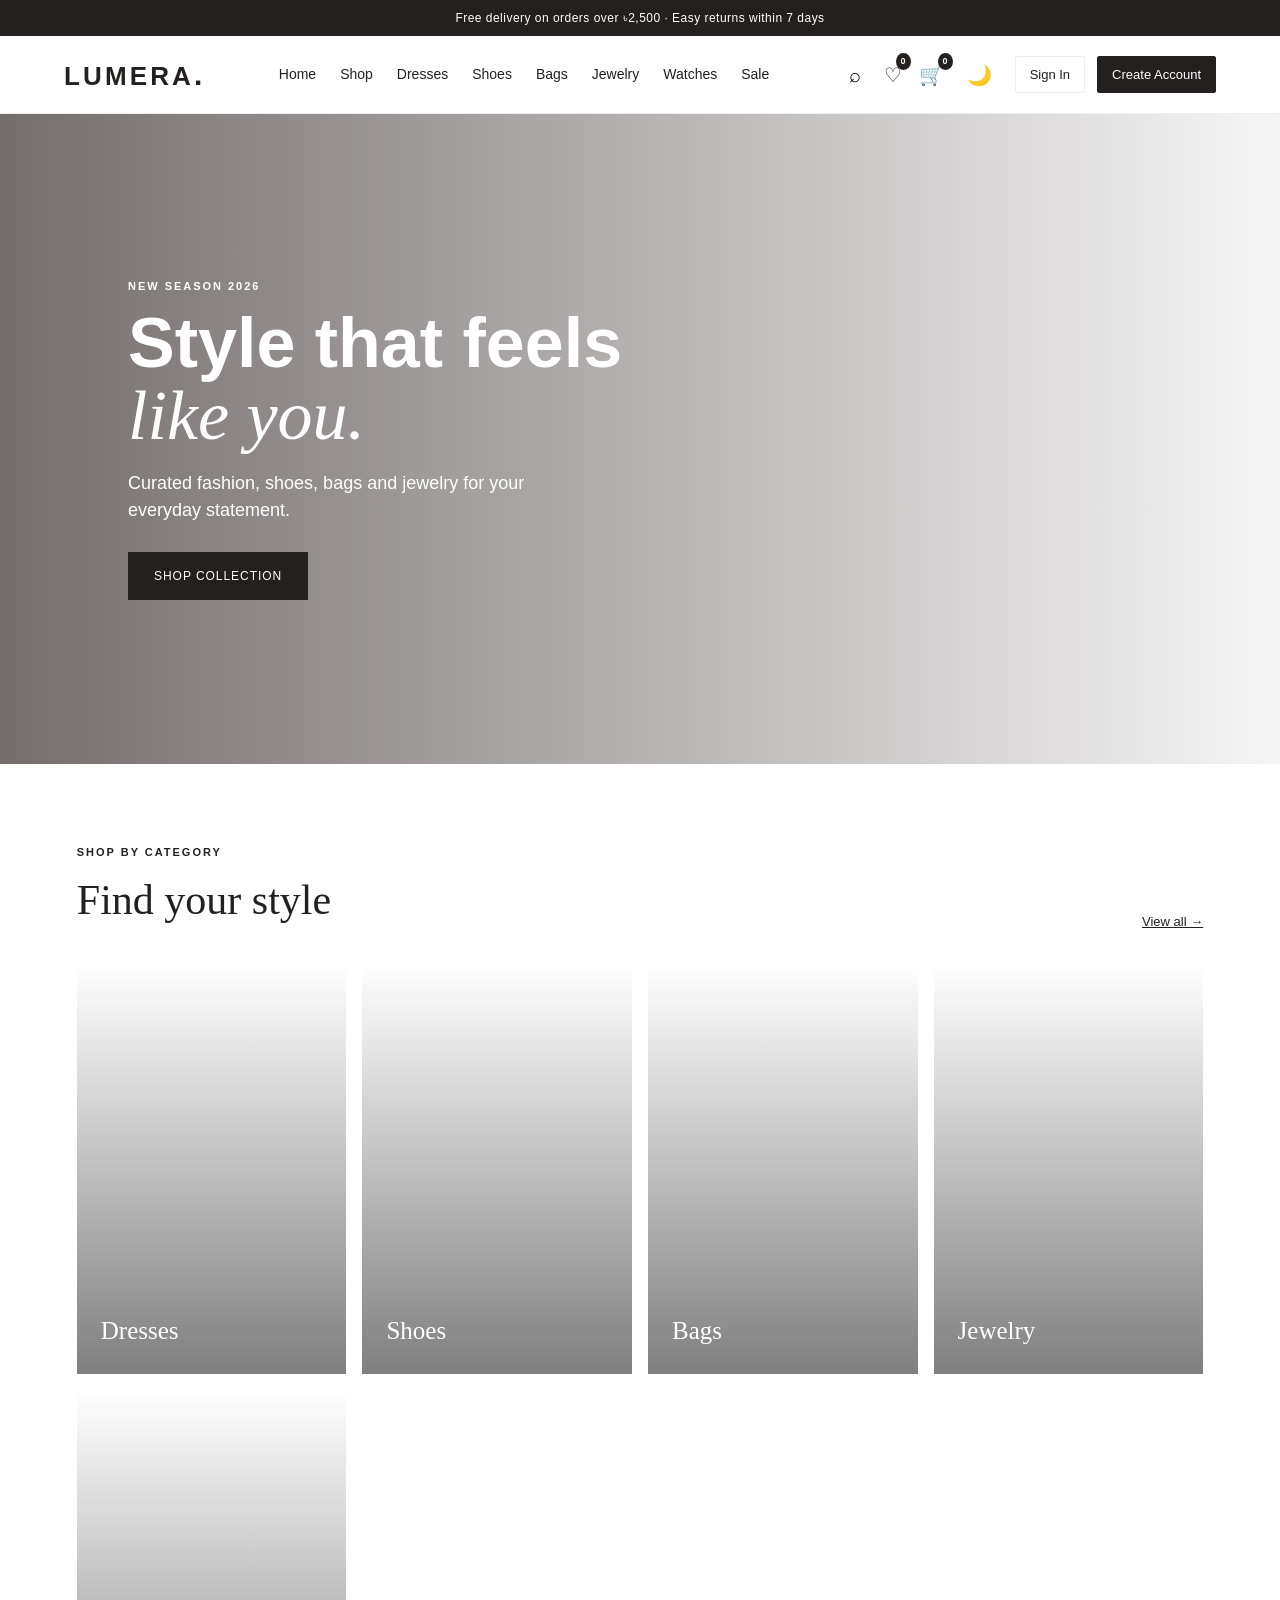
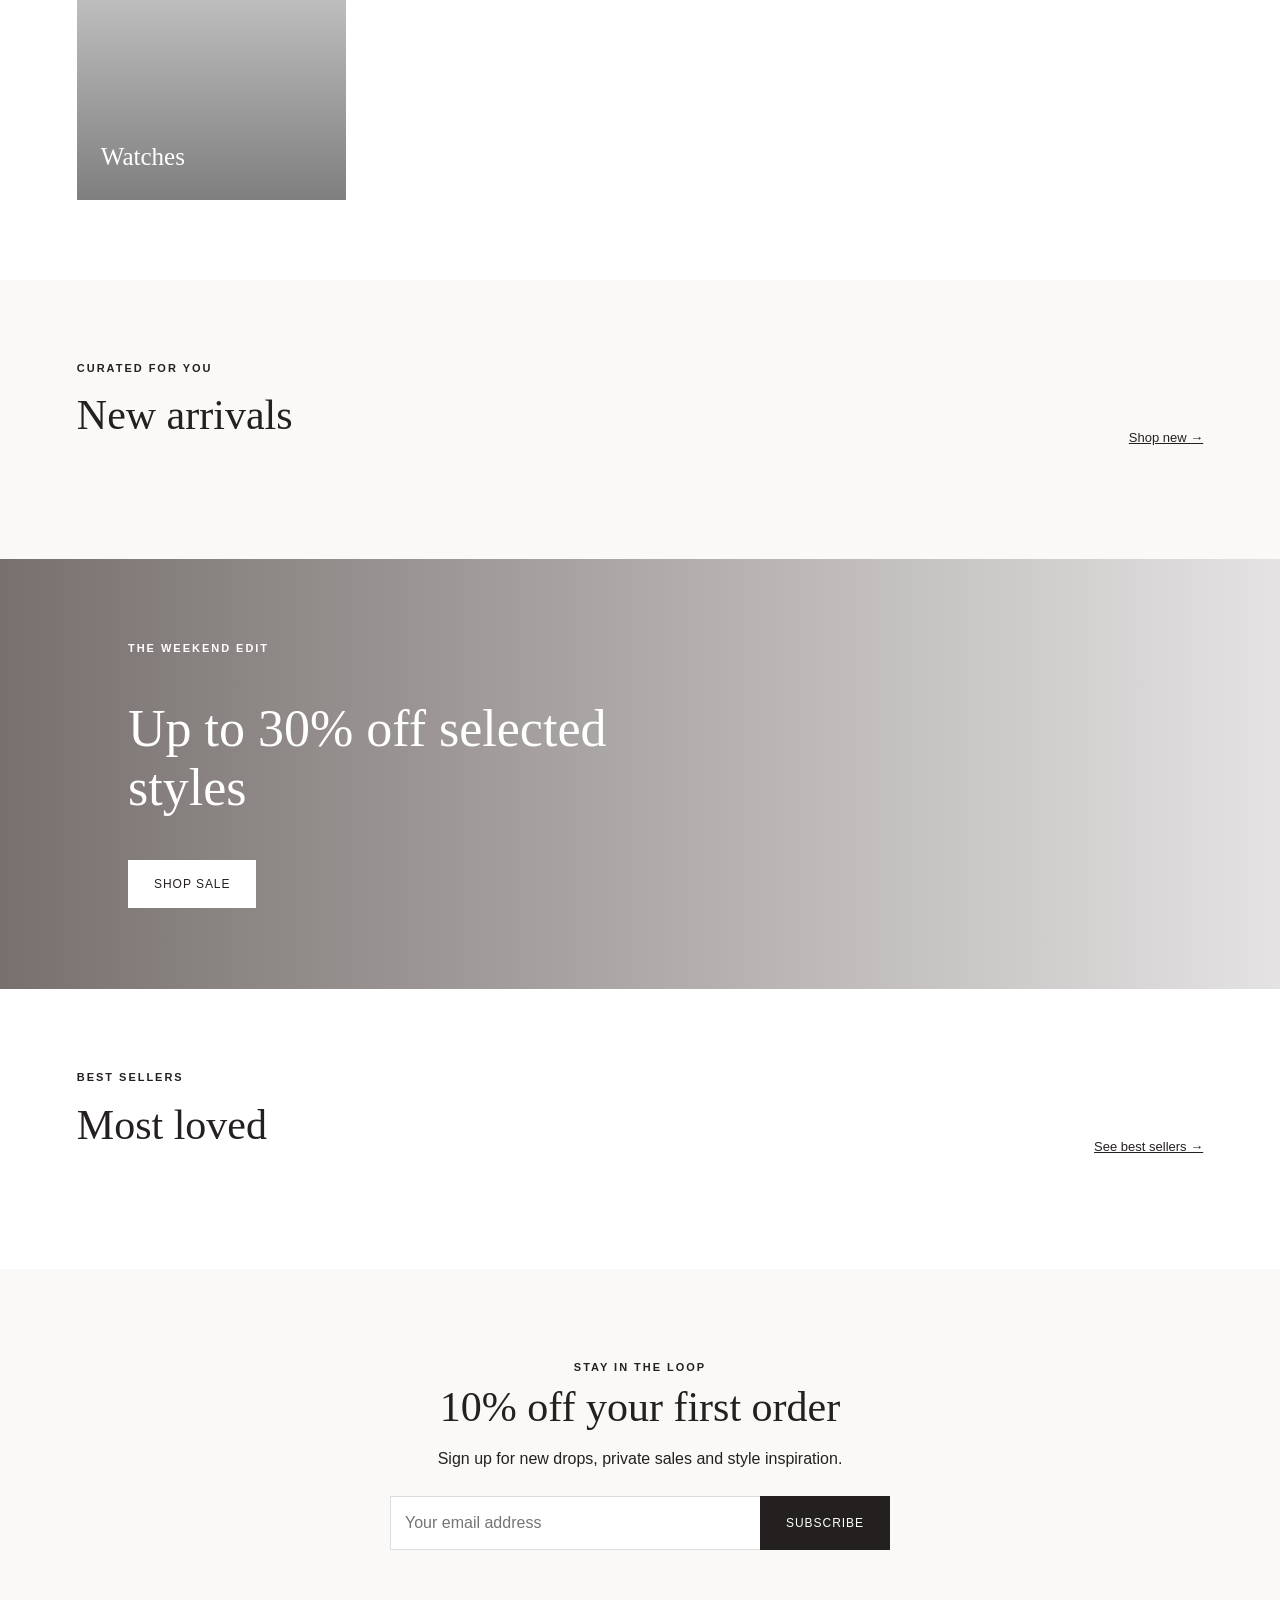
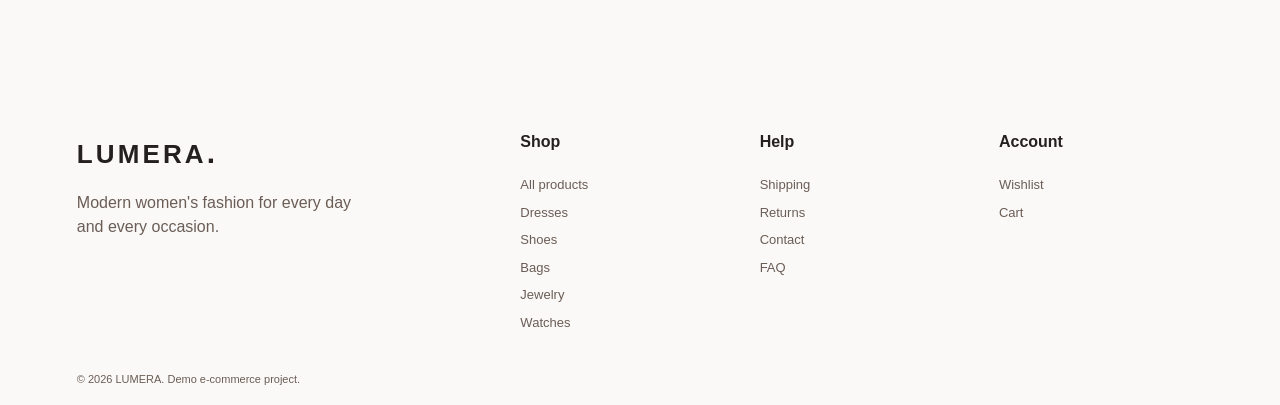
==== commit 8329454c: "Add customer authentication system: login, register, account pages with validation, session manageme" ====
--- a/index.html
+++ b/index.html
@@ -6,6 +6,7 @@
   <title>LUMERA — Women's Fashion Store</title>
   <link rel="stylesheet" href="css/style.css">
   <link rel="stylesheet" href="css/responsive.css">
+  <link rel="stylesheet" href="css/auth.css">
 </head>
 <body>
   <div class="announcement">Free delivery on orders over ৳2,500 · Easy returns within 7 days</div>
@@ -27,7 +28,6 @@
       <a href="wishlist.html" aria-label="Wishlist">♡<b id="wishlistCount">0</b></a>
       <a href="cart.html" aria-label="Cart">🛒<b id="cartCount">0</b></a>
       <button id="themeToggle" aria-label="Toggle theme" title="Toggle dark/light mode">🌙</button>
-      <a href="admin/index.html" class="admin-link">Admin</a>
     </div>
   </header>
 
@@ -77,10 +77,11 @@
     <div><a class="logo" href="index.html">LUMERA<span>.</span></a><p>Modern women's fashion for every day and every occasion.</p></div>
     <div><h4>Shop</h4><a href="shop.html">All products</a><a href="shop.html?category=Dresses">Dresses</a><a href="shop.html?category=Shoes">Shoes</a><a href="shop.html?category=Bags">Bags</a><a href="shop.html?category=Jewelry">Jewelry</a><a href="shop.html?category=Watches">Watches</a></div>
     <div><h4>Help</h4><a href="#">Shipping</a><a href="#">Returns</a><a href="contact.html">Contact</a><a href="#">FAQ</a></div>
-    <div><h4>Account</h4><a href="wishlist.html">Wishlist</a><a href="cart.html">Cart</a><a href="admin/index.html">Admin demo</a></div>
+    <div><h4>Account</h4><a href="wishlist.html">Wishlist</a><a href="cart.html">Cart</a></div>
     <div class="copyright">© 2026 LUMERA. Demo e-commerce project.</div>
   </footer>
   <div class="search-overlay" id="searchOverlay"><div class="search-box"><button id="closeSearch">×</button><input id="globalSearch" placeholder="Search products..."><div id="searchResults"></div></div></div>
   <script src="js/app.js"></script>
+  <script src="js/auth.js"></script>
 </body>
 </html>
--- a/css/style.css
+++ b/css/style.css
@@ -1,3 +1,3 @@
 :root{--bg:#fff;--bg-alt:#faf9f7;--text:#24201f;--text-muted:#6b5d56;--border:#eee;--card-bg:#fff;--header-bg:#fff;--hero-overlay:rgba(30,20,18,.62);--hero-overlay-end:rgba(30,20,18,.04);--btn-bg:#24201f;--btn-text:#fff;--btn-border:#24201f;--btn-light-bg:#fff;--btn-light-text:#24201f;--btn-light-border:#fff;--muted-bg:#faf9f7;--input-bg:#fff;--input-border:#ddd;--modal-bg:#fff;--shadow:#0001;--badge-bg:#24201f;--badge-text:#fff;--sale-badge:#c0392b;--new-badge:#24201f;--bestseller-badge:#d4a843;--rating:#f5a623;--announcement-bg:#24201f;--announcement-text:#fff;--search-overlay-bg:#fff;--search-result-hover:#f5f5f5;--footer-bg:#faf9f7;--footer-text:#24201f;--admin-header-bg:#fff;--admin-card-bg:#fff;--admin-border:#eee;--table-row-hover:#faf9f7;--toast-bg:#24201f;--toast-text:#fff;--empty-bg:#faf9f7;}
 [data-theme="dark"]{--bg:#1a1614;--bg-alt:#241f1c;--text:#f5f0eb;--text-muted:#b8a9a0;--border:#3d3530;--card-bg:#241f1c;--header-bg:#1a1614;--hero-overlay:rgba(0,0,0,.7);--hero-overlay-end:rgba(0,0,0,.3);--btn-bg:#f5f0eb;--btn-text:#1a1614;--btn-border:#f5f0eb;--btn-light-bg:#3d3530;--btn-light-text:#f5f0eb;--btn-light-border:#3d3530;--muted-bg:#241f1c;--input-bg:#241f1c;--input-border:#3d3530;--modal-bg:#241f1c;--shadow:#0003;--badge-bg:#f5f0eb;--badge-text:#1a1614;--sale-badge:#e74c3c;--new-badge:#f5f0eb;--bestseller-badge:#f4d03f;--rating:#f5a623;--announcement-bg:#1a1614;--announcement-text:#f5f0eb;--search-overlay-bg:#241f1c;--search-result-hover:#3d3530;--footer-bg:#1a1614;--footer-text:#f5f0eb;--admin-header-bg:#1a1614;--admin-card-bg:#241f1c;--admin-border:#3d3530;--table-row-hover:#241f1c;--toast-bg:#f5f0eb;--toast-text:#1a1614;--empty-bg:#241f1c;}
-*{box-sizing:border-box}body{margin:0;font-family:Arial,Helvetica,sans-serif;color:var(--text);background:var(--bg);line-height:1.5}a{text-decoration:none;color:inherit}button,input,select,textarea{font:inherit}button{cursor:pointer}.announcement{background:var(--announcement-bg);color:var(--announcement-text);text-align:center;padding:9px;font-size:12px;letter-spacing:.04em}.site-header{height:78px;display:flex;align-items:center;gap:34px;padding:0 5%;border-bottom:1px solid var(--border);background:var(--header-bg);position:sticky;top:0;z-index:20}.logo{font-size:26px;font-weight:700;letter-spacing:.12em}.logo span{font-size:30px}.site-header nav{display:flex;gap:24px;flex:1;justify-content:center;font-size:14px}.site-header nav a:hover,.site-header nav .active{text-decoration:underline;text-underline-offset:7px}.header-actions{display:flex;align-items:center;gap:17px}.header-actions button,.header-actions a{border:0;background:none;font-size:20px;position:relative}.header-actions b{font-size:9px;position:absolute;background:var(--badge-bg);color:var(--badge-text);border-radius:50%;padding:2px 5px;top:-7px;right:-9px}.admin-link{font-size:12px!important;text-decoration:underline}.mobile-menu{display:none;background:none;border:0;font-size:24px}.hero{min-height:650px;background:linear-gradient(90deg,var(--hero-overlay),var(--hero-overlay-end)),url("https://images.unsplash.com/photo-1483985988355-763728e1935b?auto=format&fit=crop&w=1800&q=85") center/cover;display:flex;align-items:center;color:#fff}.hero-copy{margin-left:10%;max-width:560px}.hero h1{font-size:70px;line-height:1.03;margin:12px 0}.hero h1 em{font-family:Georgia,serif;font-weight:400}.hero p:not(.eyebrow){font-size:18px;max-width:450px;margin-bottom:28px}.eyebrow{font-size:11px;letter-spacing:.18em;font-weight:700;margin:0 0 8px}.btn{display:inline-block;background:var(--btn-bg);color:var(--btn-text);border:1px solid var(--btn-border);padding:14px 25px;text-transform:uppercase;letter-spacing:.08em;font-size:12px}.btn:hover{opacity:.86}.btn.light{background:var(--btn-light-bg);color:var(--btn-light-text);border-color:var(--btn-light-border)}.section{padding:80px 6%}.section.muted{background:var(--muted-bg)}.section-head{display:flex;justify-content:space-between;align-items:end;margin-bottom:32px}.section-head h2,.page-title h1{font-family:Georgia,serif;font-size:42px;font-weight:400;margin:0}.section-head>a{font-size:13px;text-decoration:underline}.category-grid{display:grid;grid-template-columns:repeat(4,1fr);gap:16px}.category-card{height:410px;background-size:cover;background-position:center;display:flex;align-items:end;padding:24px;color:#fff;font-size:25px;font-family:Georgia,serif;position:relative;overflow:hidden}.category-card:after{content:"";position:absolute;inset:0;background:linear-gradient(transparent,rgba(0,0,0,.5))}.category-card span{z-index:1}.cat-dresses{background-image:url("https://images.unsplash.com/photo-1595777457583-95e059d581b8?auto=format&fit=crop&w=800&q=80")}.cat-shoes{background-image:url("https://images.unsplash.com/photo-1543163521-1bf539c55dd2?auto=format&fit=crop&w=800&q=80")}.cat-bags{background-image:url("https://images.unsplash.com/photo-1553062407-98eeb64c6a62?auto=format&fit=crop&w=800&q=80")}.cat-jewelry{background-image:url("https://images.unsplash.com/photo-1535632066927-ab7c9ab60908?auto=format&fit=crop&w=800&q=80")}.cat-watches{background-image:url("https://images.unsplash.com/photo-1523275335684-37898b6baf30?auto=format&fit=crop&w=800&q=80")}.product-grid{display:grid;grid-template-columns:repeat(4,1fr);gap:24px}.product-image{display:block;aspect-ratio:3/4;background:var(--border);position:relative;overflow:hidden}.product-image img{width:100%;height:100%;object-fit:cover;transition:.35s}.product-card:hover .product-image img{transform:scale(1.04)}.badge{position:absolute;left:12px;top:12px;background:var(--badge-bg);padding:6px 9px;font-size:10px;text-transform:uppercase;color:var(--badge-text)}.wish{position:absolute;right:12px;top:12px;border:0;background:var(--card-bg);width:34px;height:34px;border-radius:50%;font-size:18px;border:1px solid var(--border)}.wish.selected{background:var(--badge-bg);color:var(--badge-text)}.product-info{padding:12px 2px}.category{font-size:10px;text-transform:uppercase;letter-spacing:.12em;color:var(--text-muted);margin:0 0 4px}.product-info h3{font-size:15px;font-weight:500;margin:0 0 6px}.rating{font-size:12px;margin:6px 0}.rating span{color:var(--text-muted)}.price{font-weight:600}.price del,.big-price del{color:var(--text-muted);font-weight:400;margin-left:7px}.quick-add{width:100%;border:1px solid var(--border);background:var(--input-bg);padding:10px;margin-top:12px;text-transform:uppercase;font-size:10px;letter-spacing:.1em}.quick-add:hover{background:var(--btn-bg);color:var(--btn-text)}.promo{min-height:430px;background:linear-gradient(90deg,rgba(35,24,21,.62),rgba(35,24,21,.12)),url("https://images.unsplash.com/photo-1525507119028-ed4c629a60a3?auto=format&fit=crop&w=1800&q=85") center/cover;display:flex;align-items:center;padding-left:10%;color:#fff}.promo h2{font:400 52px Georgia,serif;max-width:550px}.newsletter{text-align:center;padding:90px 20px;background:var(--bg-alt)}.newsletter h2{font:42px Georgia,serif;font-weight:400;margin:8px}.newsletter form{max-width:500px;margin:25px auto;display:flex}.newsletter input{flex:1;padding:14px;border:1px solid var(--input-border);border-right:0;background:var(--input-bg);color:var(--text)}.footer{background:var(--footer-bg);color:var(--footer-text);padding:65px 6%;display:grid;grid-template-columns:2fr 1fr 1fr 1fr;gap:35px;position:relative}.footer p{color:var(--text-muted);max-width:300px}.footer h4{margin-top:0}.footer>div>a:not(.logo){display:block;color:var(--text-muted);margin:8px 0;font-size:13px}.copyright{position:absolute;bottom:18px;left:6%;font-size:11px;color:var(--text-muted)}.page-title{text-align:center;padding:70px 20px 50px}.page-title p:last-child{max-width:620px;margin:15px auto;color:var(--text-muted)}.shop-page{padding-bottom:60px}.shop-toolbar{margin:0 6% 30px;padding:15px 0;border-top:1px solid var(--border);border-bottom:1px solid var(--border);display:flex;justify-content:space-between;align-items:center}.shop-toolbar button{border:0;background:none}.shop-layout{display:grid;grid-template-columns:220px 1fr;gap:35px;padding:0 6%}.filters h3{font-size:13px;text-transform:uppercase;letter-spacing:.1em;margin-top:0}.filters label{display:block;margin:12px 0;font-size:13px}.filters hr{border:0;border-top:1px solid var(--border);margin:25px 0}.product-page{display:grid;grid-template-columns:1.05fr .95fr;gap:70px;padding:65px 8%;max-width:1400px;margin:auto}.product-gallery img{width:100%;max-height:700px;object-fit:cover}.product-detail{padding:30px 0}.product-detail h1{font:400 48px Georgia,serif;margin:10px 0}.big-price{font-size:24px;margin:20px 0}.description{color:var(--text-muted);max-width:500px}.variant{margin:25px 0}.variant strong{display:block;margin-bottom:10px}.variant-btn{background:var(--input-bg);border:1px solid var(--input-border);padding:9px 18px;margin-right:6px}.variant-btn.active{border-color:var(--btn-border)}.quantity{display:inline-flex;border:1px solid var(--input-border);align-items:center}.quantity button{border:0;background:var(--input-bg);padding:9px 14px}.quantity span{min-width:35px;text-align:center}.wide{width:100%;text-align:center;margin-top:10px}.outline{background:var(--btn-light-bg);border:1px solid var(--btn-light-border);padding:13px 20px}.details{margin-top:25px;border-top:1px solid var(--border);padding-top:15px;color:var(--text-muted);font-size:13px}.cart-page{padding:60px 7%}.cart-layout{display:grid;grid-template-columns:1.5fr .7fr;gap:50px}.cart-item{display:grid;grid-template-columns:130px 1fr auto;gap:22px;border-bottom:1px solid var(--border);padding:20px 0}.cart-item img{width:130px;height:165px;object-fit:cover}.cart-item h3{font-weight:500}.remove{border:0;background:none;text-decoration:underline;height:max-content}.summary{border:1px solid var(--border);padding:25px;height:max-content}.summary p,.summary h3{display:flex;justify-content:space-between}.empty{text-align:center;padding:80px 20px;background:var(--empty-bg)}.checkout{max-width:1100px;margin:50px auto;display:grid;grid-template-columns:1.3fr .7fr;gap:40px;padding:0 20px}.checkout-card{border:1px solid var(--border);padding:25px;margin-bottom:20px;background:var(--card-bg)}.checkout-card h2{font:400 28px Georgia,serif}.checkout input,.checkout-card select,.contact-form input,.contact-form textarea{width:100%;padding:14px;border:1px solid var(--input-border);margin:6px 0;background:var(--input-bg);color:var(--text)}.two{display:grid;grid-template-columns:1fr 1fr;gap:10px}.payment{display:block;padding:14px;border:1px solid var(--border);margin:8px 0;background:var(--card-bg)}.checkout-secure{margin-left:auto;font-size:12px}.narrow{max-width:700px;margin:auto}.contact-form{display:grid;gap:8px}.search-overlay{position:fixed;inset:0;background:rgba(0,0,0,.55);z-index:50;display:none;padding:80px 10%}.search-overlay.open{display:block}.search-box{background:var(--search-overlay-bg);padding:30px;max-width:800px;margin:auto;position:relative}.search-box>button{position:absolute;right:15px;top:10px;border:0;background:none;font-size:28px}.search-box input{width:100%;padding:15px;border:0;border-bottom:1px solid var(--input-border);font-size:20px;background:transparent;color:var(--text)}.search-box a{display:flex;justify-content:space-between;padding:15px;border-bottom:1px solid var(--border)}.search-box a:hover{background:var(--search-result-hover)}.modal{position:fixed;inset:0;background:rgba(0,0,0,.5);display:none;align-items:center;justify-content:center;z-index:60}.modal.open{display:flex}.modal-box{background:var(--modal-bg);padding:30px;max-width:520px;width:90%;position:relative;border:1px solid var(--border)}.modal-box input,.modal-box select{width:100%;padding:12px;margin:6px 0;border:1px solid var(--input-border);background:var(--input-bg);color:var(--text)}.modal-close{position:absolute;right:12px;top:8px;border:0;background:none;font-size:26px}.admin-body{background:var(--bg-alt)}.admin-header{height:70px;background:var(--admin-header-bg);padding:0 6%;display:flex;align-items:center;justify-content:space-between;border-bottom:1px solid var(--admin-border)}.admin-wrap{padding:50px 6%}.admin-title{display:flex;justify-content:space-between;align-items:center}.stats{display:grid;grid-template-columns:repeat(4,1fr);gap:16px;margin:30px 0}.stats>div{background:var(--admin-card-bg);padding:25px;border:1px solid var(--admin-border)}.stats span,.stats strong{display:block}.stats span{font-size:12px;color:var(--text-muted)}.stats strong{font-size:32px;margin-top:8px}.admin-grid{display:grid;grid-template-columns:1.4fr 1fr;gap:20px}.admin-card{background:var(--admin-card-bg);padding:25px;border:1px solid var(--admin-border)}.admin-row,.order-row{display:grid;grid-template-columns:55px 1fr auto auto;gap:12px;align-items:center;padding:12px 0;border-bottom:1px solid var(--admin-border)}.admin-row img{width:50px;height:60px;object-fit:cover}.admin-row small{display:block;color:var(--text-muted);margin-top:3px}.admin-row button{border:0;background:none;text-decoration:underline;font-size:12px}.order-row{grid-template-columns:1fr 1fr 1fr auto;font-size:12px}.order-row em{font-style:normal;background:var(--border);padding:4px 7px}.toast{position:fixed;right:25px;bottom:25px;background:var(--toast-bg);color:var(--toast-text);padding:13px 18px;transform:translateY(100px);transition:.25s;z-index:100;font-size:13px}.toast.show{transform:none}+*{box-sizing:border-box}body{margin:0;font-family:Arial,Helvetica,sans-serif;color:var(--text);background:var(--bg);line-height:1.5}a{text-decoration:none;color:inherit}button,input,select,textarea{font:inherit}button{cursor:pointer}.announcement{background:var(--announcement-bg);color:var(--announcement-text);text-align:center;padding:9px;font-size:12px;letter-spacing:.04em}.site-header{height:78px;display:flex;align-items:center;gap:34px;padding:0 5%;border-bottom:1px solid var(--border);background:var(--header-bg);position:sticky;top:0;z-index:20}.logo{font-size:26px;font-weight:700;letter-spacing:.12em}.logo span{font-size:30px}.site-header nav{display:flex;gap:24px;flex:1;justify-content:center;font-size:14px}.site-header nav a:hover,.site-header nav .active{text-decoration:underline;text-underline-offset:7px}.header-actions{display:flex;align-items:center;gap:17px}.header-actions button,.header-actions a{border:0;background:none;font-size:20px;position:relative}.header-actions b{font-size:9px;position:absolute;background:var(--badge-bg);color:var(--badge-text);border-radius:50%;padding:2px 5px;top:-7px;right:-9px}.admin-link{font-size:12px!important;text-decoration:underline}.mobile-menu{display:none;background:none;border:0;font-size:24px}.hero{min-height:650px;background:linear-gradient(90deg,var(--hero-overlay),var(--hero-overlay-end)),url("https://images.unsplash.com/photo-1483985988355-763728e1935b?auto=format&fit=crop&w=1800&q=85") center/cover;display:flex;align-items:center;color:#fff}.hero-copy{margin-left:10%;max-width:560px}.hero h1{font-size:70px;line-height:1.03;margin:12px 0}.hero h1 em{font-family:Georgia,serif;font-weight:400}.hero p:not(.eyebrow){font-size:18px;max-width:450px;margin-bottom:28px}.eyebrow{font-size:11px;letter-spacing:.18em;font-weight:700;margin:0 0 8px}.btn{display:inline-block;background:var(--btn-bg);color:var(--btn-text);border:1px solid var(--btn-border);padding:14px 25px;text-transform:uppercase;letter-spacing:.08em;font-size:12px}.btn:hover{opacity:.86}.btn.light{background:var(--btn-light-bg);color:var(--btn-light-text);border-color:var(--btn-light-border)}.section{padding:80px 6%}.section.muted{background:var(--muted-bg)}.section-head{display:flex;justify-content:space-between;align-items:end;margin-bottom:32px}.section-head h2,.page-title h1{font-family:Georgia,serif;font-size:42px;font-weight:400;margin:0}.section-head>a{font-size:13px;text-decoration:underline}.category-grid{display:grid;grid-template-columns:repeat(4,1fr);gap:16px}.category-card{height:410px;background-size:cover;background-position:center;display:flex;align-items:end;padding:24px;color:#fff;font-size:25px;font-family:Georgia,serif;position:relative;overflow:hidden}.category-card:after{content:"";position:absolute;inset:0;background:linear-gradient(transparent,rgba(0,0,0,.5))}.category-card span{z-index:1}.cat-dresses{background-image:url("https://images.unsplash.com/photo-1595777457583-95e059d581b8?auto=format&fit=crop&w=800&q=80")}.cat-shoes{background-image:url("https://images.unsplash.com/photo-1543163521-1bf539c55dd2?auto=format&fit=crop&w=800&q=80")}.cat-bags{background-image:url("https://images.unsplash.com/photo-1553062407-98eeb64c6a62?auto=format&fit=crop&w=800&q=80")}.cat-jewelry{background-image:url("https://images.unsplash.com/photo-1535632066927-ab7c9ab60908?auto=format&fit=crop&w=800&q=80")}.cat-watches{background-image:url("https://images.unsplash.com/photo-1523275335684-37898b6baf30?auto=format&fit=crop&w=800&q=80")}.product-grid{display:grid;grid-template-columns:repeat(4,1fr);gap:24px}.product-image{display:block;aspect-ratio:3/4;background:var(--border);position:relative;overflow:hidden}.product-image img{width:100%;height:100%;object-fit:cover;transition:.35s}.product-card:hover .product-image img{transform:scale(1.04)}.badge{position:absolute;left:12px;top:12px;background:var(--badge-bg);padding:6px 9px;font-size:10px;text-transform:uppercase;color:var(--badge-text)}.wish{position:absolute;right:12px;top:12px;border:0;background:var(--card-bg);width:34px;height:34px;border-radius:50%;font-size:18px;border:1px solid var(--border)}.wish.selected{background:var(--badge-bg);color:var(--badge-text)}.product-info{padding:12px 2px}.category{font-size:10px;text-transform:uppercase;letter-spacing:.12em;color:var(--text-muted);margin:0 0 4px}.product-info h3{font-size:15px;font-weight:500;margin:0 0 6px}.rating{font-size:12px;margin:6px 0}.rating span{color:var(--text-muted)}.price{font-weight:600}.price del,.big-price del{color:var(--text-muted);font-weight:400;margin-left:7px}.quick-add{width:100%;border:1px solid var(--border);background:var(--input-bg);padding:10px;margin-top:12px;text-transform:uppercase;font-size:10px;letter-spacing:.1em}.quick-add:hover{background:var(--btn-bg);color:var(--btn-text)}.promo{min-height:430px;background:linear-gradient(90deg,rgba(35,24,21,.62),rgba(35,24,21,.12)),url("https://images.unsplash.com/photo-1525507119028-ed4c629a60a3?auto=format&fit=crop&w=1800&q=85") center/cover;display:flex;align-items:center;padding-left:10%;color:#fff}.promo h2{font:400 52px Georgia,serif;max-width:550px}.newsletter{text-align:center;padding:90px 20px;background:var(--bg-alt)}.newsletter h2{font:42px Georgia,serif;font-weight:400;margin:8px}.newsletter form{max-width:500px;margin:25px auto;display:flex}.newsletter input{flex:1;padding:14px;border:1px solid var(--input-border);border-right:0;background:var(--input-bg);color:var(--text)}.footer{background:var(--footer-bg);color:var(--footer-text);padding:65px 6%;display:grid;grid-template-columns:2fr 1fr 1fr 1fr;gap:35px;position:relative}.footer p{color:var(--text-muted);max-width:300px}.footer h4{margin-top:0}.footer>div>a:not(.logo){display:block;color:var(--text-muted);margin:8px 0;font-size:13px}.copyright{position:absolute;bottom:18px;left:6%;font-size:11px;color:var(--text-muted)}.page-title{text-align:center;padding:70px 20px 50px}.page-title p:last-child{max-width:620px;margin:15px auto;color:var(--text-muted)}.shop-page{padding-bottom:60px}.shop-toolbar{margin:0 6% 30px;padding:15px 0;border-top:1px solid var(--border);border-bottom:1px solid var(--border);display:flex;justify-content:space-between;align-items:center}.shop-toolbar button{border:0;background:none}.shop-layout{display:grid;grid-template-columns:220px 1fr;gap:35px;padding:0 6%}.filters h3{font-size:13px;text-transform:uppercase;letter-spacing:.1em;margin-top:0}.filters label{display:block;margin:12px 0;font-size:13px}.filters hr{border:0;border-top:1px solid var(--border);margin:25px 0}.product-page{display:grid;grid-template-columns:1.05fr .95fr;gap:70px;padding:65px 8%;max-width:1400px;margin:auto}.product-gallery img{width:100%;max-height:700px;object-fit:cover}.product-detail{padding:30px 0}.product-detail h1{font:400 48px Georgia,serif;margin:10px 0}.big-price{font-size:24px;margin:20px 0}.description{color:var(--text-muted);max-width:500px}.variant{margin:25px 0}.variant strong{display:block;margin-bottom:10px}.variant-btn{background:var(--input-bg);border:1px solid var(--input-border);padding:9px 18px;margin-right:6px}.variant-btn.active{border-color:var(--btn-border)}.quantity{display:inline-flex;border:1px solid var(--input-border);align-items:center}.quantity button{border:0;background:var(--input-bg);padding:9px 14px}.quantity span{min-width:35px;text-align:center}.wide{width:100%;text-align:center;margin-top:10px}.outline{background:var(--btn-light-bg);border:1px solid var(--btn-light-border);padding:13px 20px}.details{margin-top:25px;border-top:1px solid var(--border);padding-top:15px;color:var(--text-muted);font-size:13px}.cart-page{padding:60px 7%}.cart-layout{display:grid;grid-template-columns:1.5fr .7fr;gap:50px}.cart-item{display:grid;grid-template-columns:130px 1fr auto;gap:22px;border-bottom:1px solid var(--border);padding:20px 0}.cart-item img{width:130px;height:165px;object-fit:cover}.cart-item h3{font-weight:500}.remove{border:0;background:none;text-decoration:underline;height:max-content}.summary{border:1px solid var(--border);padding:25px;height:max-content}.summary p,.summary h3{display:flex;justify-content:space-between}.empty{text-align:center;padding:80px 20px;background:var(--empty-bg)}.checkout{max-width:1100px;margin:50px auto;display:grid;grid-template-columns:1.3fr .7fr;gap:40px;padding:0 20px}.checkout-card{border:1px solid var(--border);padding:25px;margin-bottom:20px;background:var(--card-bg)}.checkout-card h2{font:400 28px Georgia,serif}.checkout input,.checkout-card select,.contact-form input,.contact-form textarea{width:100%;padding:14px;border:1px solid var(--input-border);margin:6px 0;background:var(--input-bg);color:var(--text)}.two{display:grid;grid-template-columns:1fr 1fr;gap:10px}.payment{display:block;padding:14px;border:1px solid var(--border);margin:8px 0;background:var(--card-bg)}.checkout-secure{margin-left:auto;font-size:12px}.narrow{max-width:700px;margin:auto}.contact-form{display:grid;gap:8px}.search-overlay{position:fixed;inset:0;background:rgba(0,0,0,.55);z-index:50;display:none;padding:80px 10%}.search-overlay.open{display:block}.search-box{background:var(--search-overlay-bg);padding:30px;max-width:800px;margin:auto;position:relative}.search-box>button{position:absolute;right:15px;top:10px;border:0;background:none;font-size:28px}.search-box input{width:100%;padding:15px;border:0;border-bottom:1px solid var(--input-border);font-size:20px;background:transparent;color:var(--text)}.search-box a{display:flex;justify-content:space-between;padding:15px;border-bottom:1px solid var(--border)}.search-box a:hover{background:var(--search-result-hover)}.modal{position:fixed;inset:0;background:rgba(0,0,0,.5);display:none;align-items:center;justify-content:center;z-index:60}.modal.open{display:flex}.modal-box{background:var(--modal-bg);padding:30px;max-width:520px;width:90%;position:relative;border:1px solid var(--border)}.modal-box input,.modal-box select{width:100%;padding:12px;margin:6px 0;border:1px solid var(--input-border);background:var(--input-bg);color:var(--text)}.modal-close{position:absolute;right:12px;top:8px;border:0;background:none;font-size:26px}.admin-body{background:var(--bg-alt)}.admin-header{height:70px;background:var(--admin-header-bg);padding:0 6%;display:flex;align-items:center;justify-content:space-between;border-bottom:1px solid var(--admin-border)}.admin-wrap{padding:50px 6%}.admin-title{display:flex;justify-content:space-between;align-items:center}.stats{display:grid;grid-template-columns:repeat(4,1fr);gap:16px;margin:30px 0}.stats>div{background:var(--admin-card-bg);padding:25px;border:1px solid var(--admin-border)}.stats span,.stats strong{display:block}.stats span{font-size:12px;color:var(--text-muted)}.stats strong{font-size:32px;margin-top:8px}.admin-grid{display:grid;grid-template-columns:1.4fr 1fr;gap:20px}.admin-card{background:var(--admin-card-bg);padding:25px;border:1px solid var(--admin-border)}.admin-row,.order-row{display:grid;grid-template-columns:55px 1fr auto auto;gap:12px;align-items:center;padding:12px 0;border-bottom:1px solid var(--admin-border)}.admin-row img{width:50px;height:60px;object-fit:cover}.admin-row small{display:block;color:var(--text-muted);margin-top:3px}.admin-row button{border:0;background:none;text-decoration:underline;font-size:12px}.order-row{grid-template-columns:1fr 1fr 1fr auto;font-size:12px}.order-row em{font-style:normal;background:var(--border);padding:4px 7px}.toast{position:fixed;right:25px;bottom:25px;background:var(--toast-bg);color:var(--toast-text);padding:13px 18px;transform:translateY(100px);transition:.25s;z-index:100;font-size:13px}.toast.show{transform:none}.admin-auth{position:fixed;inset:0;background:rgba(0,0,0,.6);display:flex;align-items:center;justify-content:center;z-index:100}.auth-box{background:var(--card-bg);padding:40px;border-radius:8px;box-shadow:0 10px 40px var(--shadow);max-width:360px;width:90%;text-align:center}.auth-box h2{margin:0 0 8px}.auth-box p{color:var(--text-muted);margin:0 0 20px}.auth-box input{width:100%;padding:14px;border:1px solid var(--input-border);background:var(--input-bg);color:var(--text);margin-bottom:16px;border-radius:4px}.auth-box .btn{width:100%}.auth-box small{color:var(--sale-badge);display:block;margin-top:10px}
--- a/css/auth.css
+++ b/css/auth.css
@@ -0,0 +1,668 @@
+.auth-page {
+  min-height: 100vh;
+  display: flex;
+  align-items: center;
+  justify-content: center;
+  padding: 40px 20px;
+  background: var(--bg-alt);
+}
+
+.auth-container {
+  width: 100%;
+  max-width: 420px;
+  background: var(--card-bg);
+  border: 1px solid var(--border);
+  border-radius: 4px;
+  padding: 48px 40px;
+}
+
+.auth-header {
+  text-align: center;
+  margin-bottom: 32px;
+}
+
+.auth-logo {
+  font-size: 28px;
+  font-weight: 700;
+  letter-spacing: 0.12em;
+  margin-bottom: 8px;
+}
+
+.auth-logo span {
+  font-size: 32px;
+}
+
+.auth-title {
+  font-size: 24px;
+  font-weight: 500;
+  margin: 16px 0 8px;
+}
+
+.auth-subtitle {
+  color: var(--text-muted);
+  font-size: 14px;
+}
+
+.auth-form {
+  display: flex;
+  flex-direction: column;
+  gap: 20px;
+}
+
+.form-group {
+  display: flex;
+  flex-direction: column;
+  gap: 6px;
+}
+
+.form-group label {
+  font-size: 13px;
+  font-weight: 500;
+  color: var(--text);
+}
+
+.form-group input {
+  padding: 14px 16px;
+  border: 1px solid var(--input-border);
+  border-radius: 2px;
+  background: var(--input-bg);
+  color: var(--text);
+  font-size: 15px;
+  transition: border-color 0.2s, box-shadow 0.2s;
+}
+
+.form-group input:focus {
+  outline: none;
+  border-color: var(--text);
+  box-shadow: 0 0 0 3px var(--shadow);
+}
+
+.form-group input::placeholder {
+  color: var(--text-muted);
+}
+
+.form-group input.error {
+  border-color: var(--sale-badge);
+}
+
+.form-group .error-message {
+  font-size: 12px;
+  color: var(--sale-badge);
+  display: none;
+}
+
+.form-group input.error + .error-message {
+  display: block;
+}
+
+.password-wrapper {
+  position: relative;
+}
+
+.password-wrapper input {
+  padding-right: 48px;
+}
+
+.password-toggle {
+  position: absolute;
+  right: 14px;
+  top: 50%;
+  transform: translateY(-50%);
+  background: none;
+  border: none;
+  color: var(--text-muted);
+  font-size: 16px;
+  cursor: pointer;
+  padding: 4px;
+}
+
+.password-toggle:hover {
+  color: var(--text);
+}
+
+.checkbox-group {
+  display: flex;
+  align-items: flex-start;
+  gap: 10px;
+}
+
+.checkbox-group input[type="checkbox"] {
+  width: 18px;
+  height: 18px;
+  margin-top: 2px;
+  accent-color: var(--btn-bg);
+}
+
+.checkbox-group label {
+  font-size: 13px;
+  color: var(--text-muted);
+  line-height: 1.5;
+}
+
+.checkbox-group a {
+  color: var(--text);
+  text-decoration: underline;
+  text-underline-offset: 2px;
+}
+
+.checkbox-group a:hover {
+  text-decoration: none;
+}
+
+.btn-auth {
+  width: 100%;
+  padding: 15px 24px;
+  font-size: 13px;
+  font-weight: 600;
+  letter-spacing: 0.08em;
+  text-transform: uppercase;
+  margin-top: 8px;
+}
+
+.auth-footer {
+  text-align: center;
+  margin-top: 28px;
+  padding-top: 24px;
+  border-top: 1px solid var(--border);
+}
+
+.auth-footer p {
+  font-size: 14px;
+  color: var(--text-muted);
+}
+
+.auth-footer a {
+  color: var(--text);
+  font-weight: 500;
+  text-decoration: underline;
+  text-underline-offset: 2px;
+}
+
+.auth-footer a:hover {
+  text-decoration: none;
+}
+
+.auth-divider {
+  display: flex;
+  align-items: center;
+  gap: 16px;
+  margin: 8px 0;
+  color: var(--text-muted);
+  font-size: 13px;
+}
+
+.auth-divider::before,
+.auth-divider::after {
+  content: "";
+  flex: 1;
+  height: 1px;
+  background: var(--border);
+}
+
+.header-auth {
+  display: flex;
+  align-items: center;
+  gap: 12px;
+}
+
+.header-auth a {
+  font-size: 13px;
+  font-weight: 500;
+  padding: 8px 14px;
+  border-radius: 2px;
+  transition: background 0.2s, color 0.2s;
+}
+
+.header-auth .btn-signin {
+  color: var(--text);
+  background: transparent;
+  border: 1px solid var(--border);
+}
+
+.header-auth .btn-signin:hover {
+  background: var(--bg-alt);
+  border-color: var(--text);
+}
+
+.header-auth .btn-register {
+  background: var(--btn-bg);
+  color: var(--btn-text);
+  border: 1px solid var(--btn-border);
+}
+
+.header-auth .btn-register:hover {
+  opacity: 0.9;
+}
+
+.header-user {
+  display: flex;
+  align-items: center;
+  gap: 12px;
+}
+
+.header-user .user-name {
+  font-size: 13px;
+  font-weight: 500;
+  color: var(--text);
+}
+
+.header-user .user-dropdown {
+  position: relative;
+}
+
+.header-user .user-dropdown-btn {
+  display: flex;
+  align-items: center;
+  gap: 6px;
+  padding: 8px 12px;
+  background: transparent;
+  border: 1px solid var(--border);
+  border-radius: 2px;
+  font-size: 13px;
+  font-weight: 500;
+  color: var(--text);
+  cursor: pointer;
+  transition: background 0.2s, border-color 0.2s;
+}
+
+.header-user .user-dropdown-btn:hover {
+  background: var(--bg-alt);
+  border-color: var(--text);
+}
+
+.header-user .user-dropdown-menu {
+  position: absolute;
+  top: 100%;
+  right: 0;
+  margin-top: 8px;
+  min-width: 180px;
+  background: var(--card-bg);
+  border: 1px solid var(--border);
+  border-radius: 4px;
+  box-shadow: 0 8px 24px var(--shadow);
+  opacity: 0;
+  visibility: hidden;
+  transform: translateY(-8px);
+  transition: opacity 0.2s, visibility 0.2s, transform 0.2s;
+  z-index: 50;
+}
+
+.header-user .user-dropdown-menu.open {
+  opacity: 1;
+  visibility: visible;
+  transform: translateY(0);
+}
+
+.header-user .user-dropdown-menu a {
+  display: block;
+  padding: 12px 16px;
+  font-size: 13px;
+  color: var(--text);
+  transition: background 0.2s;
+}
+
+.header-user .user-dropdown-menu a:hover {
+  background: var(--bg-alt);
+}
+
+.header-user .user-dropdown-menu .divider {
+  height: 1px;
+  background: var(--border);
+  margin: 4px 0;
+}
+
+.header-user .user-dropdown-menu .logout-btn {
+  width: 100%;
+  text-align: left;
+  background: none;
+  border: none;
+  padding: 12px 16px;
+  font-size: 13px;
+  color: var(--sale-badge);
+  cursor: pointer;
+  transition: background 0.2s;
+}
+
+.header-user .user-dropdown-menu .logout-btn:hover {
+  background: var(--bg-alt);
+}
+
+.account-page {
+  padding: 60px 5%;
+  max-width: 1200px;
+  margin: 0 auto;
+}
+
+.account-header {
+  display: flex;
+  align-items: center;
+  gap: 24px;
+  margin-bottom: 40px;
+  padding-bottom: 24px;
+  border-bottom: 1px solid var(--border);
+}
+
+.account-avatar {
+  width: 80px;
+  height: 80px;
+  border-radius: 50%;
+  background: var(--btn-bg);
+  color: var(--btn-text);
+  display: flex;
+  align-items: center;
+  justify-content: center;
+  font-size: 28px;
+  font-weight: 600;
+}
+
+.account-info h1 {
+  font-size: 28px;
+  font-weight: 500;
+  margin: 0 0 8px;
+}
+
+.account-info p {
+  color: var(--text-muted);
+  margin: 0;
+}
+
+.account-grid {
+  display: grid;
+  grid-template-columns: 1fr 2fr;
+  gap: 40px;
+}
+
+.account-sidebar {
+  background: var(--card-bg);
+  border: 1px solid var(--border);
+  border-radius: 4px;
+  padding: 24px;
+  height: fit-content;
+}
+
+.account-nav {
+  display: flex;
+  flex-direction: column;
+  gap: 4px;
+}
+
+.account-nav a {
+  display: flex;
+  align-items: center;
+  gap: 12px;
+  padding: 12px 16px;
+  font-size: 14px;
+  color: var(--text);
+  border-radius: 2px;
+  transition: background 0.2s, color 0.2s;
+}
+
+.account-nav a:hover,
+.account-nav a.active {
+  background: var(--bg-alt);
+  color: var(--btn-bg);
+}
+
+.account-nav a.logout {
+  color: var(--sale-badge);
+}
+
+.account-nav a.logout:hover {
+  background: var(--bg-alt);
+  color: var(--sale-badge);
+}
+
+.account-content {
+  background: var(--card-bg);
+  border: 1px solid var(--border);
+  border-radius: 4px;
+  padding: 32px;
+}
+
+.account-section {
+  display: none;
+}
+
+.account-section.active {
+  display: block;
+}
+
+.account-section h2 {
+  font-size: 20px;
+  font-weight: 500;
+  margin: 0 0 24px;
+  padding-bottom: 16px;
+  border-bottom: 1px solid var(--border);
+}
+
+.account-fields {
+  display: grid;
+  grid-template-columns: repeat(2, 1fr);
+  gap: 20px;
+}
+
+.account-fields .form-group {
+  margin: 0;
+}
+
+.account-fields .form-group.full-width {
+  grid-column: span 2;
+}
+
+.orders-list {
+  display: flex;
+  flex-direction: column;
+  gap: 16px;
+}
+
+.order-card {
+  border: 1px solid var(--border);
+  border-radius: 4px;
+  padding: 20px;
+}
+
+.order-header {
+  display: flex;
+  justify-content: space-between;
+  align-items: flex-start;
+  margin-bottom: 12px;
+  flex-wrap: wrap;
+  gap: 8px;
+}
+
+.order-id {
+  font-weight: 600;
+  font-size: 14px;
+}
+
+.order-date {
+  color: var(--text-muted);
+  font-size: 13px;
+}
+
+.order-status {
+  display: inline-block;
+  padding: 4px 10px;
+  border-radius: 20px;
+  font-size: 11px;
+  font-weight: 600;
+  text-transform: uppercase;
+  letter-spacing: 0.05em;
+}
+
+.order-status.pending {
+  background: #fff3cd;
+  color: #856404;
+}
+
+.order-status.confirmed {
+  background: #d1ecf1;
+  color: #0c5460;
+}
+
+.order-status.shipped {
+  background: #cce5ff;
+  color: #004085;
+}
+
+.order-status.delivered {
+  background: #d4edda;
+  color: #155724;
+}
+
+.order-status.cancelled {
+  background: #f8d7da;
+  color: #721c24;
+}
+
+.order-items {
+  display: flex;
+  flex-direction: column;
+  gap: 8px;
+  margin-bottom: 12px;
+}
+
+.order-item {
+  display: flex;
+  gap: 12px;
+  font-size: 13px;
+}
+
+.order-item-image {
+  width: 50px;
+  height: 65px;
+  object-fit: cover;
+  border-radius: 2px;
+}
+
+.order-item-details {
+  flex: 1;
+}
+
+.order-item-name {
+  font-weight: 500;
+}
+
+.order-item-qty {
+  color: var(--text-muted);
+  font-size: 12px;
+}
+
+.order-item-price {
+  font-weight: 500;
+  white-space: nowrap;
+}
+
+.order-total {
+  display: flex;
+  justify-content: space-between;
+  font-weight: 600;
+  padding-top: 12px;
+  border-top: 1px solid var(--border);
+}
+
+.wishlist-grid {
+  display: grid;
+  grid-template-columns: repeat(auto-fill, minmax(200px, 1fr));
+  gap: 20px;
+}
+
+.empty-state {
+  text-align: center;
+  padding: 60px 20px;
+  color: var(--text-muted);
+}
+
+.empty-state .eyebrow {
+  margin-bottom: 12px;
+}
+
+.empty-state h3 {
+  font-size: 20px;
+  font-weight: 500;
+  color: var(--text);
+  margin: 0 0 16px;
+}
+
+@media (max-width: 900px) {
+  .account-grid {
+    grid-template-columns: 1fr;
+  }
+
+  .account-sidebar {
+    position: sticky;
+    top: 100px;
+  }
+
+  .account-fields {
+    grid-template-columns: 1fr;
+  }
+
+  .account-fields .form-group.full-width {
+    grid-column: span 1;
+  }
+}
+
+@media (max-width: 560px) {
+  .auth-container {
+    padding: 32px 24px;
+  }
+
+  .header-auth {
+    gap: 8px;
+  }
+
+  .header-auth a {
+    padding: 6px 10px;
+    font-size: 12px;
+  }
+
+  .header-user .user-name {
+    display: none;
+  }
+
+  .account-header {
+    flex-direction: column;
+    align-items: flex-start;
+    gap: 16px;
+  }
+}
+
+@media (max-width: 768px) {
+  .site-header .header-auth,
+  .site-header .header-user {
+    display: flex;
+  }
+}
+
+#toast {
+  position: fixed;
+  bottom: 24px;
+  right: 24px;
+  padding: 14px 24px;
+  background: var(--toast-bg);
+  color: var(--toast-text);
+  border-radius: 4px;
+  box-shadow: 0 8px 24px var(--shadow);
+  font-size: 14px;
+  font-weight: 500;
+  opacity: 0;
+  transform: translateY(20px);
+  transition: opacity 0.3s, transform 0.3s;
+  z-index: 100;
+}
+
+#toast.show {
+  opacity: 1;
+  transform: translateY(0);
+}
+
+#toast.error {
+  background: var(--sale-badge);
+  color: #fff;
+}
+
+#toast.info {
+  background: var(--btn-bg);
+  color: var(--btn-text);
+}
